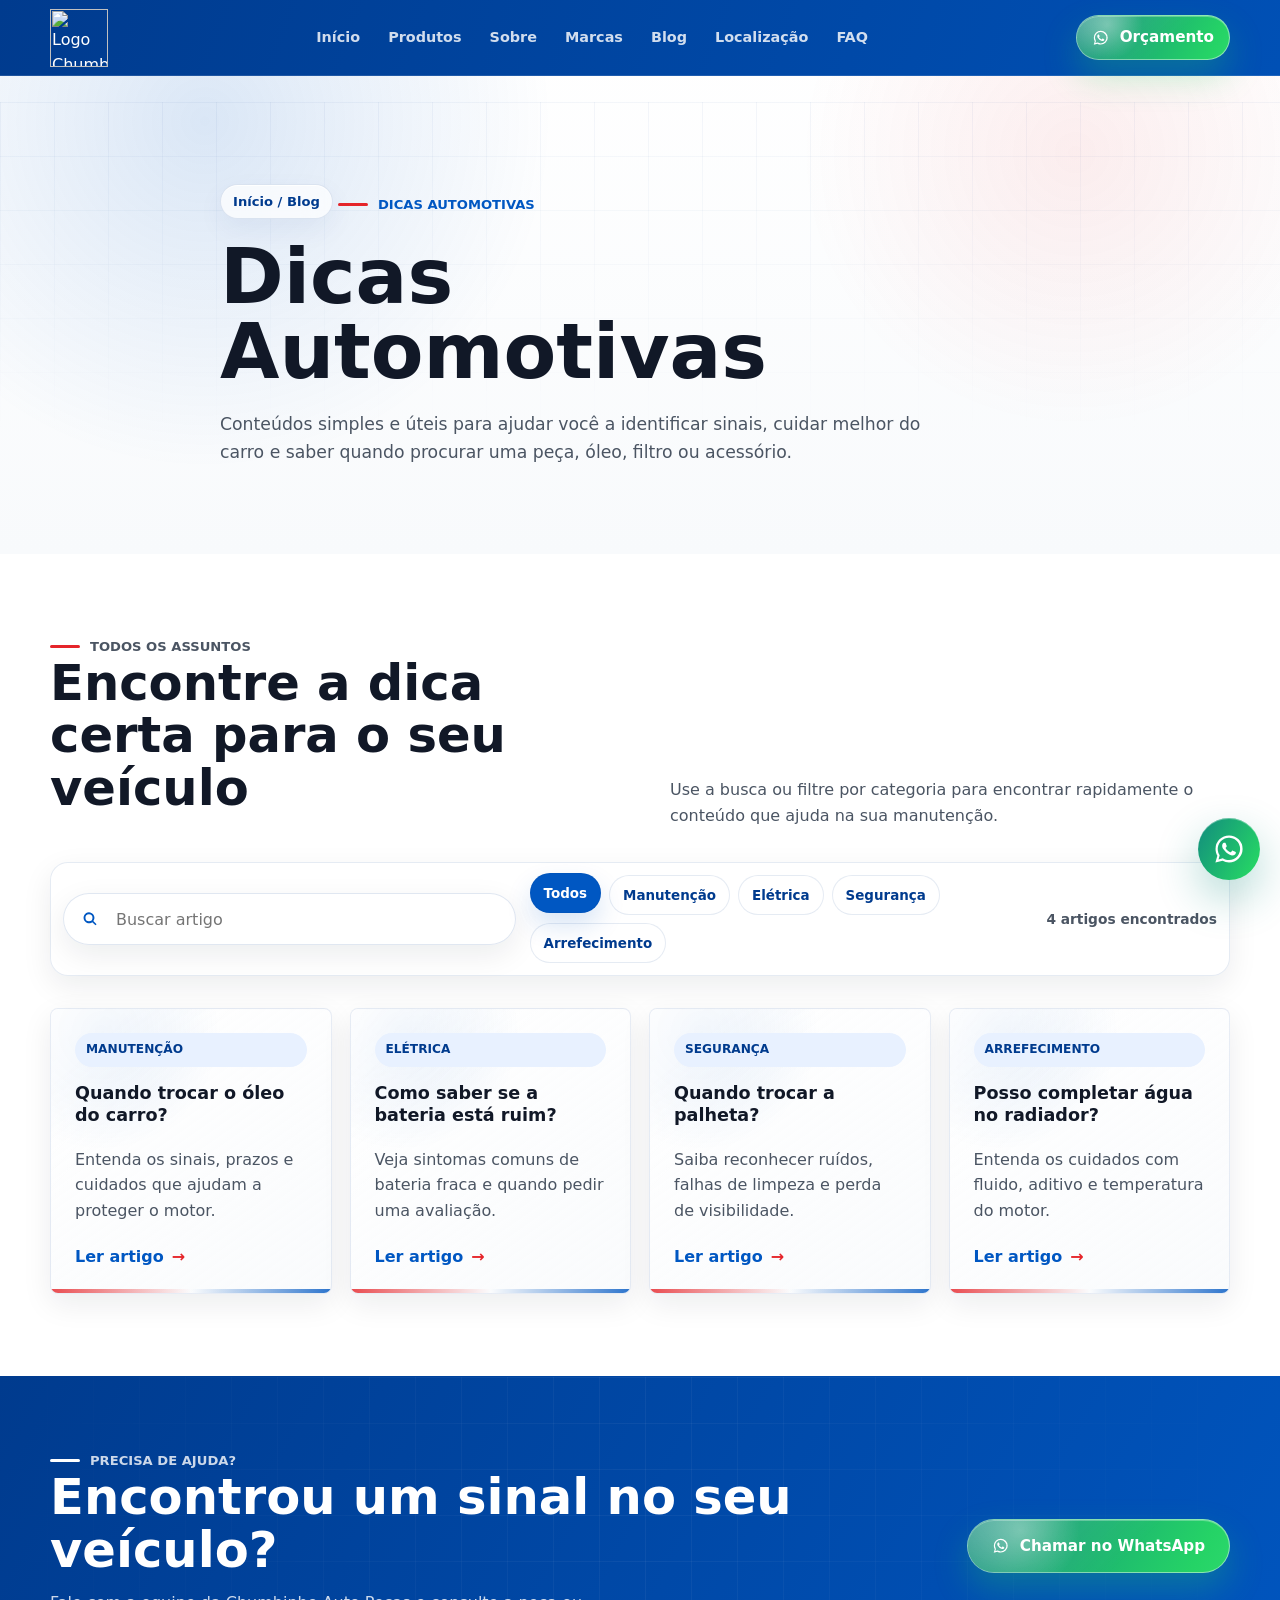
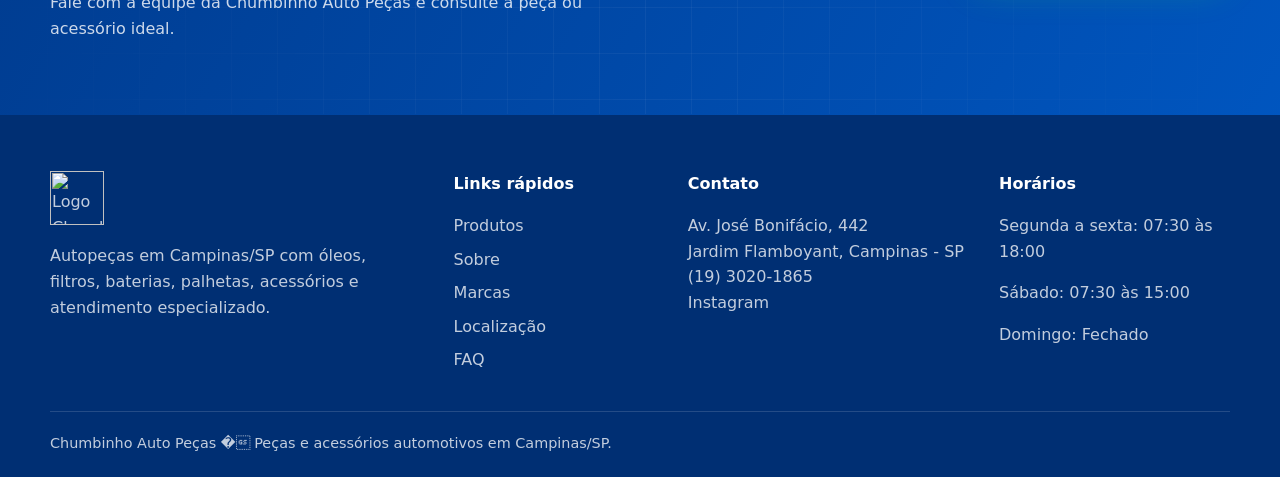
==== blog.html @ 1b5124a5 "Add files via upload" ====
�<!DOCTYPE html>
<html lang="pt-BR">
  <head>
    <meta charset="UTF-8" />
    <meta name="viewport" content="width=device-width, initial-scale=1.0" />
    <title>Dicas Automotivas | Blog Chumbinho Auto Peças Campinas/SP</title>
    <meta
      name="description"
      content="Dicas automotivas da Chumbinho Auto Peças para manutenção, bateria, palhetas, arrefecimento e cuidados com o veículo em Campinas/SP."
    />
    <meta
      name="keywords"
      content="dicas automotivas, manutenção carro, trocar óleo, bateria ruim, trocar palheta, água no radiador, Chumbinho Auto Peças"
    />
    <meta name="robots" content="index, follow" />
    <link rel="canonical" href="https://chumbinhoautopecas.com.br/blog.html" />
    <meta name="theme-color" content="#003B8E" />

    <meta property="og:locale" content="pt_BR" />
    <meta property="og:type" content="website" />
    <meta property="og:title" content="Dicas Automotivas | Chumbinho Auto Peças" />
    <meta
      property="og:description"
      content="Conteúdos simples para cuidar melhor do carro e identificar quando procurar peças, óleos, filtros e acessórios."
    />
    <meta property="og:url" content="https://chumbinhoautopecas.com.br/blog.html" />
    <meta property="og:site_name" content="Chumbinho Auto Peças" />

    <link rel="stylesheet" href="style.css" />
    <script src="script.js" defer></script>
  </head>
  <body>
    <a class="skip-link" href="#conteudo">Ir para o conteúdo</a>

    <header class="site-header" id="site-header">
      <nav class="nav container" aria-label="Navegação principal">
        <a class="brand" href="index.html" aria-label="Chumbinho Auto Peças - Início">
          <img
            src="assets/img/logo-chumbinho.png"
            alt="Logo Chumbinho Auto Peças"
            class="brand-logo"
          />
        </a>

        <button
          class="nav-toggle"
          type="button"
          aria-label="Abrir menu"
          aria-controls="primary-menu"
          aria-expanded="false"
        >
          <span></span>
          <span></span>
          <span></span>
        </button>

        <ul class="nav-menu" id="primary-menu">
          <li><a href="index.html#inicio">Início</a></li>
          <li><a href="index.html#produtos">Produtos</a></li>
          <li><a href="index.html#sobre">Sobre</a></li>
          <li><a href="index.html#marcas">Marcas</a></li>
          <li><a href="index.html#blog">Blog</a></li>
          <li><a href="index.html#localizacao">Localização</a></li>
          <li><a href="index.html#faq">FAQ</a></li>
        </ul>

        <a
          class="btn btn--whatsapp nav-whatsapp"
          href="https://wa.me/551930201865?text=Ol%C3%A1!%20Vim%20pelo%20site%20da%20Chumbinho%20Auto%20Pe%C3%A7as%20e%20gostaria%20de%20fazer%20um%20or%C3%A7amento."
          target="_blank"
          rel="noopener"
        >
          <svg class="icon" viewBox="0 0 32 32" aria-hidden="true">
            <path d="M16.04 3.2A12.73 12.73 0 0 0 3.33 15.9c0 2.24.59 4.42 1.72 6.34L3.2 28.8l6.72-1.77a12.72 12.72 0 0 0 6.11 1.56h.01A12.72 12.72 0 0 0 28.8 15.9 12.73 12.73 0 0 0 16.04 3.2Zm0 23.25h-.01c-1.94 0-3.84-.52-5.49-1.5l-.39-.23-3.99 1.05 1.06-3.89-.25-.4a10.54 10.54 0 1 1 9.07 4.97Zm5.78-7.89c-.32-.16-1.87-.92-2.16-1.03-.29-.1-.5-.16-.72.16-.21.32-.82 1.03-1.01 1.24-.19.21-.37.24-.69.08-.32-.16-1.34-.49-2.55-1.57-.94-.84-1.58-1.87-1.77-2.19-.18-.32-.02-.49.14-.65.14-.14.32-.37.48-.56.16-.19.21-.32.32-.53.1-.21.05-.4-.03-.56-.08-.16-.72-1.73-.98-2.37-.26-.62-.52-.54-.72-.55h-.61c-.21 0-.56.08-.85.4-.29.32-1.11 1.09-1.11 2.64 0 1.56 1.14 3.07 1.3 3.28.16.21 2.24 3.42 5.43 4.8.76.33 1.35.52 1.81.67.76.24 1.45.21 2 .13.61-.09 1.87-.77 2.14-1.51.26-.74.26-1.38.18-1.51-.08-.13-.29-.21-.61-.37Z" />
          </svg>
          Orçamento
        </a>
      </nav>
    </header>

    <main class="blog-page-main" id="conteudo">
      <section class="blog-page-hero" aria-labelledby="blog-page-title">
        <div class="container blog-page-hero__inner" data-reveal>
          <a class="brands-breadcrumb" href="index.html#blog">Início / Blog</a>
          <p class="eyebrow"><span></span>Dicas automotivas</p>
          <h1 id="blog-page-title">Dicas Automotivas</h1>
          <p>
            Conteúdos simples e úteis para ajudar você a identificar sinais, cuidar melhor do carro e saber quando
            procurar uma peça, óleo, filtro ou acessório.
          </p>
        </div>
      </section>

      <section class="blog-directory section" aria-labelledby="blog-directory-title">
        <div class="container">
          <div class="section-heading section-heading--split" data-reveal>
            <div>
              <p class="eyebrow"><span></span>Todos os assuntos</p>
              <h2 id="blog-directory-title">Encontre a dica certa para o seu veículo</h2>
            </div>
            <p>
              Use a busca ou filtre por categoria para encontrar rapidamente o conteúdo que ajuda na sua manutenção.
            </p>
          </div>

          <div class="blog-toolbar" data-reveal>
            <label class="blog-search">
              <span class="sr-only">Buscar artigo</span>
              <svg class="icon" viewBox="0 0 24 24" aria-hidden="true">
                <path d="m20.3 18.9-4.2-4.2a7.1 7.1 0 1 0-1.4 1.4l4.2 4.2 1.4-1.4ZM5.8 10.4a4.6 4.6 0 1 1 9.2 0 4.6 4.6 0 0 1-9.2 0Z" />
              </svg>
              <input id="blog-search" type="search" placeholder="Buscar artigo" autocomplete="off" />
            </label>

            <div class="blog-filter" aria-label="Filtrar artigos por categoria">
              <button class="is-active" type="button" data-blog-filter="all">Todos</button>
              <button type="button" data-blog-filter="manutencao">Manutenção</button>
              <button type="button" data-blog-filter="eletrica">Elétrica</button>
              <button type="button" data-blog-filter="seguranca">Segurança</button>
              <button type="button" data-blog-filter="arrefecimento">Arrefecimento</button>
            </div>

            <p class="blog-count" id="blog-count">4 artigos encontrados</p>
          </div>

          <div class="blog-grid blog-grid--directory" data-reveal>
            <article class="article-card" data-blog-card data-blog-category="manutencao">
              <span>Manutenção</span>
              <h3>Quando trocar o óleo do carro?</h3>
              <p>Entenda os sinais, prazos e cuidados que ajudam a proteger o motor.</p>
              <a href="blog/quando-trocar-o-oleo-do-carro.html" class="article-card__link">Ler artigo</a>
            </article>

            <article class="article-card" data-blog-card data-blog-category="eletrica">
              <span>Elétrica</span>
              <h3>Como saber se a bateria está ruim?</h3>
              <p>Veja sintomas comuns de bateria fraca e quando pedir uma avaliação.</p>
              <a href="blog/como-saber-se-a-bateria-esta-ruim.html" class="article-card__link">Ler artigo</a>
            </article>

            <article class="article-card" data-blog-card data-blog-category="seguranca">
              <span>Segurança</span>
              <h3>Quando trocar a palheta?</h3>
              <p>Saiba reconhecer ruídos, falhas de limpeza e perda de visibilidade.</p>
              <a href="blog/quando-trocar-a-palheta.html" class="article-card__link">Ler artigo</a>
            </article>

            <article class="article-card" data-blog-card data-blog-category="arrefecimento">
              <span>Arrefecimento</span>
              <h3>Posso completar água no radiador?</h3>
              <p>Entenda os cuidados com fluido, aditivo e temperatura do motor.</p>
              <a href="blog/posso-completar-agua-no-radiador.html" class="article-card__link">Ler artigo</a>
            </article>
          </div>

          <p class="blog-empty" id="blog-empty">Nenhum artigo encontrado para essa busca.</p>
        </div>
      </section>

      <section class="final-cta" aria-labelledby="blog-cta-title">
        <div class="container final-cta__inner" data-reveal>
          <div>
            <p class="eyebrow eyebrow--light"><span></span>Precisa de ajuda?</p>
            <h2 id="blog-cta-title">Encontrou um sinal no seu veículo?</h2>
            <p>Fale com a equipe da Chumbinho Auto Peças e consulte a peça ou acessório ideal.</p>
          </div>
          <a
            class="btn btn--whatsapp btn--large"
            href="https://wa.me/551930201865?text=Ol%C3%A1!%20Vim%20pelo%20site%20da%20Chumbinho%20Auto%20Pe%C3%A7as%20e%20gostaria%20de%20tirar%20uma%20d%C3%BAvida%20sobre%20pe%C3%A7as%20automotivas."
            target="_blank"
            rel="noopener"
          >
            <svg class="icon" viewBox="0 0 32 32" aria-hidden="true">
              <path d="M16.04 3.2A12.73 12.73 0 0 0 3.33 15.9c0 2.24.59 4.42 1.72 6.34L3.2 28.8l6.72-1.77a12.72 12.72 0 0 0 6.11 1.56h.01A12.72 12.72 0 0 0 28.8 15.9 12.73 12.73 0 0 0 16.04 3.2Zm0 23.25h-.01c-1.94 0-3.84-.52-5.49-1.5l-.39-.23-3.99 1.05 1.06-3.89-.25-.4a10.54 10.54 0 1 1 9.07 4.97Zm5.78-7.89c-.32-.16-1.87-.92-2.16-1.03-.29-.1-.5-.16-.72.16-.21.32-.82 1.03-1.01 1.24-.19.21-.37.24-.69.08-.32-.16-1.34-.49-2.55-1.57-.94-.84-1.58-1.87-1.77-2.19-.18-.32-.02-.49.14-.65.14-.14.32-.37.48-.56.16-.19.21-.32.32-.53.1-.21.05-.4-.03-.56-.08-.16-.72-1.73-.98-2.37-.26-.62-.52-.54-.72-.55h-.61c-.21 0-.56.08-.85.4-.29.32-1.11 1.09-1.11 2.64 0 1.56 1.14 3.07 1.3 3.28.16.21 2.24 3.42 5.43 4.8.76.33 1.35.52 1.81.67.76.24 1.45.21 2 .13.61-.09 1.87-.77 2.14-1.51.26-.74.26-1.38.18-1.51-.08-.13-.29-.21-.61-.37Z" />
            </svg>
            Chamar no WhatsApp
          </a>
        </div>
      </section>
    </main>

    <footer class="site-footer">
      <div class="container footer__grid">
        <div class="footer__brand">
          <a class="brand brand--footer" href="index.html" aria-label="Chumbinho Auto Peças">
            <img
              src="assets/img/logo-chumbinho.png"
              alt="Logo Chumbinho Auto Peças"
              class="brand-logo footer-logo"
            />
          </a>
          <p>
            Autopeças em Campinas/SP com óleos, filtros, baterias, palhetas, acessórios e atendimento especializado.
          </p>
        </div>
        <div>
          <strong class="footer-title">Links rápidos</strong>
          <ul class="footer-links">
            <li><a href="index.html#produtos">Produtos</a></li>
            <li><a href="index.html#sobre">Sobre</a></li>
            <li><a href="index.html#marcas">Marcas</a></li>
            <li><a href="index.html#localizacao">Localização</a></li>
            <li><a href="index.html#faq">FAQ</a></li>
          </ul>
        </div>
        <div>
          <strong class="footer-title">Contato</strong>
          <address>
            Av. José Bonifácio, 442<br />
            Jardim Flamboyant, Campinas - SP<br />
            <a href="tel:+551930201865">(19) 3020-1865</a><br />
            <a href="https://www.instagram.com/chumbinho.autopecas/" target="_blank" rel="noopener">Instagram</a>
          </address>
        </div>
        <div>
          <strong class="footer-title">Horários</strong>
          <p>Segunda a sexta: 07:30 às 18:00</p>
          <p>Sábado: 07:30 às 15:00</p>
          <p>Domingo: Fechado</p>
        </div>
      </div>
      <div class="container footer__bottom">
        <p>Chumbinho Auto Peças � Peças e acessórios automotivos em Campinas/SP.</p>
      </div>
    </footer>

    <a
      class="floating-whatsapp"
      href="https://wa.me/551930201865?text=Ol%C3%A1!%20Vim%20pelo%20site%20da%20Chumbinho%20Auto%20Pe%C3%A7as%20e%20gostaria%20de%20fazer%20um%20or%C3%A7amento."
      target="_blank"
      rel="noopener"
      aria-label="Solicitar orçamento pelo WhatsApp"
      data-tooltip="Solicitar orçamento"
    >
      <svg viewBox="0 0 32 32" aria-hidden="true">
        <path d="M16.04 3.2A12.73 12.73 0 0 0 3.33 15.9c0 2.24.59 4.42 1.72 6.34L3.2 28.8l6.72-1.77a12.72 12.72 0 0 0 6.11 1.56h.01A12.72 12.72 0 0 0 28.8 15.9 12.73 12.73 0 0 0 16.04 3.2Zm0 23.25h-.01c-1.94 0-3.84-.52-5.49-1.5l-.39-.23-3.99 1.05 1.06-3.89-.25-.4a10.54 10.54 0 1 1 9.07 4.97Zm5.78-7.89c-.32-.16-1.87-.92-2.16-1.03-.29-.1-.5-.16-.72.16-.21.32-.82 1.03-1.01 1.24-.19.21-.37.24-.69.08-.32-.16-1.34-.49-2.55-1.57-.94-.84-1.58-1.87-1.77-2.19-.18-.32-.02-.49.14-.65.14-.14.32-.37.48-.56.16-.19.21-.32.32-.53.1-.21.05-.4-.03-.56-.08-.16-.72-1.73-.98-2.37-.26-.62-.52-.54-.72-.55h-.61c-.21 0-.56.08-.85.4-.29.32-1.11 1.09-1.11 2.64 0 1.56 1.14 3.07 1.3 3.28.16.21 2.24 3.42 5.43 4.8.76.33 1.35.52 1.81.67.76.24 1.45.21 2 .13.61-.09 1.87-.77 2.14-1.51.26-.74.26-1.38.18-1.51-.08-.13-.29-.21-.61-.37Z" />
      </svg>
    </a>
  </body>
</html>
---- style.css ----
:root {
  --blue-900: #003b8e;
  --blue-700: #0057c2;
  --blue-100: #e8f1ff;
  --red-600: #e5252a;
  --white: #ffffff;
  --gray-50: #f8fafc;
  --gray-100: #f4f6f8;
  --gray-200: #e5e7eb;
  --gray-500: #667085;
  --text: #111827;
  --muted: #4b5563;
  --whatsapp: #25d366;
  --whatsapp-dark: #128c7e;
  --shadow-sm: 0 10px 30px rgba(17, 24, 39, 0.08);
  --shadow-md: 0 20px 60px rgba(0, 59, 142, 0.16);
  --shadow-premium: 0 24px 70px rgba(0, 39, 92, 0.18);
  --glass-border: rgba(255, 255, 255, 0.46);
  --glass-highlight: rgba(255, 255, 255, 0.22);
  --radius-sm: 8px;
  --radius-md: 8px;
  --radius-lg: 24px;
  --container: 1180px;
  --header-height: 76px;
  --transition: 200ms ease;
}

*,
*::before,
*::after {
  box-sizing: border-box;
}

html {
  scroll-behavior: smooth;
}

body {
  margin: 0;
  font-family: Inter, ui-sans-serif, system-ui, -apple-system, BlinkMacSystemFont, "Segoe UI", sans-serif;
  color: var(--text);
  background: var(--white);
  line-height: 1.6;
  text-rendering: optimizeLegibility;
}

body.menu-open {
  overflow: hidden;
}

img,
svg,
iframe {
  display: block;
  max-width: 100%;
}

a {
  color: inherit;
  text-decoration: none;
}

button,
input {
  font: inherit;
}

button {
  cursor: pointer;
}

section {
  scroll-margin-top: calc(var(--header-height) + 24px);
}

.container {
  width: min(100% - 32px, var(--container));
  margin-inline: auto;
}

.section {
  padding: 82px 0;
}

.skip-link {
  position: fixed;
  top: 12px;
  left: 12px;
  z-index: 1000;
  transform: translateY(-150%);
  border-radius: var(--radius-sm);
  background: var(--red-600);
  color: var(--white);
  padding: 10px 14px;
  transition: transform var(--transition);
}

.skip-link:focus {
  transform: translateY(0);
}

.sr-only {
  position: absolute;
  width: 1px;
  height: 1px;
  padding: 0;
  margin: -1px;
  overflow: hidden;
  clip: rect(0, 0, 0, 0);
  white-space: nowrap;
  border: 0;
}

.icon {
  width: 1.15em;
  height: 1.15em;
  flex: 0 0 auto;
  fill: currentColor;
}

.btn {
  position: relative;
  display: inline-flex;
  align-items: center;
  justify-content: center;
  gap: 10px;
  isolation: isolate;
  overflow: hidden;
  min-height: 46px;
  border: 1px solid var(--glass-border);
  border-radius: 999px;
  padding: 12px 20px;
  font-size: 0.95rem;
  font-weight: 800;
  color: var(--white);
  transition: transform var(--transition), background var(--transition), color var(--transition), box-shadow var(--transition),
    border-color var(--transition);
  white-space: nowrap;
  backdrop-filter: blur(18px) saturate(145%);
  -webkit-backdrop-filter: blur(18px) saturate(145%);
}

.btn::before,
.btn::after {
  content: "";
  position: absolute;
  inset: 0;
  z-index: -1;
  border-radius: inherit;
  pointer-events: none;
}

.btn::before {
  background:
    linear-gradient(135deg, rgba(255, 255, 255, 0.32), rgba(255, 255, 255, 0.08) 34%, rgba(255, 255, 255, 0) 64%),
    radial-gradient(circle at 20% 20%, rgba(255, 255, 255, 0.42), transparent 28%);
  opacity: 0.82;
}

.btn::after {
  inset: -2px -42%;
  background: linear-gradient(110deg, transparent 32%, rgba(255, 255, 255, 0.5) 50%, transparent 68%);
  opacity: 0;
  transform: translateX(-55%) skewX(-16deg);
  transition: opacity var(--transition), transform 520ms ease;
}

.btn:hover,
.btn:focus-visible {
  transform: translateY(-3px);
}

.btn:hover::after,
.btn:focus-visible::after {
  opacity: 1;
  transform: translateX(55%) skewX(-16deg);
}

.btn:focus-visible {
  outline: 3px solid rgba(229, 37, 42, 0.35);
  outline-offset: 3px;
}

.btn--primary {
  background: linear-gradient(120deg, var(--blue-900), var(--blue-700), var(--red-600), var(--blue-700));
  background-size: 260% 260%;
  box-shadow: 0 16px 34px rgba(0, 87, 194, 0.24), inset 0 1px 0 rgba(255, 255, 255, 0.24);
  animation: movingGradient 5.8s ease infinite;
}

.btn--primary:hover {
  box-shadow: 0 22px 44px rgba(0, 59, 142, 0.3), inset 0 1px 0 rgba(255, 255, 255, 0.28);
}

.btn--outline {
  color: var(--blue-900);
  background: rgba(255, 255, 255, 0.62);
  border-color: rgba(0, 87, 194, 0.2);
  box-shadow: inset 0 1px 0 rgba(255, 255, 255, 0.9), 0 14px 32px rgba(0, 59, 142, 0.08);
}

.btn--outline:hover {
  border-color: var(--blue-700);
  color: var(--blue-900);
  box-shadow: 0 18px 42px rgba(0, 59, 142, 0.14), inset 0 1px 0 rgba(255, 255, 255, 0.9);
}

.btn--whatsapp {
  background: linear-gradient(120deg, var(--whatsapp-dark), var(--whatsapp), #4df08a, var(--whatsapp-dark));
  background-size: 260% 260%;
  color: var(--white);
  box-shadow: 0 16px 34px rgba(37, 211, 102, 0.28), inset 0 1px 0 rgba(255, 255, 255, 0.28);
  animation: movingGradient 5.2s ease infinite;
}

.btn--whatsapp:hover {
  box-shadow: 0 22px 46px rgba(18, 140, 126, 0.3), inset 0 1px 0 rgba(255, 255, 255, 0.32);
}

.btn--small {
  min-height: 38px;
  padding: 9px 14px;
  font-size: 0.82rem;
  color: var(--blue-900);
  background: rgba(232, 241, 255, 0.72);
  border-color: rgba(0, 87, 194, 0.13);
  box-shadow: inset 0 1px 0 rgba(255, 255, 255, 0.86), 0 8px 24px rgba(0, 59, 142, 0.08);
}

.btn--small:hover {
  background: linear-gradient(120deg, var(--blue-900), var(--blue-700), var(--red-600), var(--blue-700));
  background-size: 260% 260%;
  color: var(--white);
  animation: movingGradient 5.8s ease infinite;
}

.btn--large {
  min-height: 54px;
  padding-inline: 24px;
}

.site-header {
  position: fixed;
  inset: 0 0 auto;
  z-index: 100;
  height: var(--header-height);
  border-bottom: 1px solid rgba(255, 255, 255, 0.12);
  background:
    linear-gradient(110deg, rgba(0, 59, 142, 0.96), rgba(0, 87, 194, 0.9), rgba(0, 59, 142, 0.96)),
    var(--blue-900);
  background-size: 240% 240%;
  color: var(--white);
  transition: box-shadow var(--transition), background var(--transition), transform var(--transition);
  animation: headerGradient 12s ease infinite;
  backdrop-filter: blur(16px);
  -webkit-backdrop-filter: blur(16px);
}

.site-header.is-scrolled {
  box-shadow: 0 14px 40px rgba(0, 21, 64, 0.26);
  background:
    linear-gradient(110deg, rgba(0, 59, 142, 0.97), rgba(0, 87, 194, 0.92), rgba(0, 59, 142, 0.97)),
    var(--blue-900);
}

.nav {
  display: flex;
  align-items: center;
  justify-content: space-between;
  height: 100%;
  gap: 18px;
}

.brand {
  display: inline-flex;
  align-items: center;
  gap: 12px;
  min-width: max-content;
  text-decoration: none;
}

.brand-logo {
  display: block;
  width: auto;
  height: 58px;
  max-width: 220px;
  object-fit: contain;
}

.footer-logo {
  height: 54px;
}

@media (max-width: 768px) {
  .brand-logo {
    height: 46px;
    max-width: 180px;
  }

  .footer-logo {
    height: 46px;
  }
}

.nav-menu {
  display: flex;
  align-items: center;
  gap: 6px;
  margin: 0;
  padding: 0;
  list-style: none;
}

.nav-menu a {
  display: inline-flex;
  align-items: center;
  min-height: 38px;
  border-radius: 999px;
  padding: 8px 11px;
  color: rgba(255, 255, 255, 0.82);
  font-size: 0.9rem;
  font-weight: 750;
  transition: color var(--transition), background var(--transition);
}

.nav-menu a:hover,
.nav-menu a:focus-visible {
  color: var(--white);
  background: rgba(255, 255, 255, 0.14);
  box-shadow: inset 0 1px 0 rgba(255, 255, 255, 0.16);
  outline: none;
}

.nav-whatsapp {
  min-height: 42px;
  padding: 9px 15px;
}

.nav-toggle {
  display: none;
  width: 44px;
  height: 44px;
  border: 1px solid rgba(255, 255, 255, 0.22);
  border-radius: 999px;
  background: rgba(255, 255, 255, 0.08);
  color: var(--white);
}

.nav-toggle span {
  display: block;
  width: 18px;
  height: 2px;
  margin: 4px auto;
  border-radius: 999px;
  background: currentColor;
  transition: transform var(--transition), opacity var(--transition);
}

.nav-toggle.is-active span:nth-child(1) {
  transform: translateY(6px) rotate(45deg);
}

.nav-toggle.is-active span:nth-child(2) {
  opacity: 0;
}

.nav-toggle.is-active span:nth-child(3) {
  transform: translateY(-6px) rotate(-45deg);
}

.hero {
  position: relative;
  overflow: hidden;
  min-height: 100svh;
  padding-top: calc(var(--header-height) + 80px);
  padding-bottom: 72px;
  background:
    linear-gradient(135deg, rgba(255, 255, 255, 0.88), rgba(244, 246, 248, 0.52)),
    radial-gradient(circle at 15% 24%, rgba(0, 87, 194, 0.08), transparent 30%),
    radial-gradient(circle at 82% 18%, rgba(229, 37, 42, 0.07), transparent 24%),
    var(--white);
}

.hero::after {
  content: "";
  position: absolute;
  right: -12%;
  bottom: -32%;
  width: 52vw;
  height: 52vw;
  min-width: 420px;
  min-height: 420px;
  border: 46px solid rgba(0, 87, 194, 0.06);
  border-radius: 50%;
  pointer-events: none;
}

.hero__grid-lines {
  position: absolute;
  inset: var(--header-height) 0 0;
  background-image:
    linear-gradient(rgba(0, 59, 142, 0.07) 1px, transparent 1px),
    linear-gradient(90deg, rgba(0, 59, 142, 0.07) 1px, transparent 1px);
  background-size: 52px 52px;
  mask-image: linear-gradient(to bottom, rgba(0, 0, 0, 0.45), transparent 65%);
  pointer-events: none;
}

.hero__inner {
  position: relative;
  z-index: 1;
  display: grid;
  grid-template-columns: minmax(0, 1.02fr) minmax(320px, 0.98fr);
  align-items: center;
  gap: 58px;
}

.eyebrow {
  display: inline-flex;
  align-items: center;
  gap: 10px;
  margin: 0 0 14px;
  color: var(--blue-700);
  font-size: 0.82rem;
  font-weight: 900;
  text-transform: uppercase;
}

.eyebrow span {
  width: 30px;
  height: 3px;
  border-radius: 999px;
  background: var(--red-600);
}

.eyebrow--light {
  color: rgba(255, 255, 255, 0.82);
}

.eyebrow--light span {
  background: var(--white);
}

h1,
h2,
h3,
p {
  margin-top: 0;
}

h1 {
  max-width: 760px;
  margin-bottom: 22px;
  color: var(--text);
  font-size: 4.8rem;
  line-height: 0.98;
  letter-spacing: 0;
}

h2 {
  max-width: 760px;
  margin-bottom: 14px;
  color: var(--text);
  font-size: 3.1rem;
  line-height: 1.06;
  letter-spacing: 0;
}

h3 {
  margin-bottom: 8px;
  color: var(--text);
  font-size: 1.1rem;
  line-height: 1.25;
}

.hero__subtitle {
  max-width: 650px;
  margin-bottom: 28px;
  color: var(--muted);
  font-size: 1.08rem;
}

.hero__actions,
.location__actions {
  display: flex;
  flex-wrap: wrap;
  gap: 12px;
}

.hero__badges {
  display: flex;
  flex-wrap: wrap;
  gap: 10px;
  margin-top: 26px;
}

.hero__badges span {
  position: relative;
  display: inline-flex;
  align-items: center;
  gap: 8px;
  min-height: 34px;
  border: 1px solid rgba(0, 59, 142, 0.12);
  border-radius: 999px;
  background: rgba(255, 255, 255, 0.68);
  padding: 7px 12px;
  color: var(--text);
  font-size: 0.83rem;
  font-weight: 800;
  box-shadow: 0 10px 28px rgba(17, 24, 39, 0.05), inset 0 1px 0 rgba(255, 255, 255, 0.72);
  backdrop-filter: blur(14px);
  -webkit-backdrop-filter: blur(14px);
}

.hero__badges span::before {
  content: "";
  width: 7px;
  height: 7px;
  border-radius: 50%;
  background: var(--red-600);
}

.hero__visual {
  position: relative;
  min-height: 510px;
}

.technical-frame {
  position: absolute;
  inset: 28px 22px auto auto;
  width: 76%;
  height: 78%;
  border: 1px solid rgba(0, 59, 142, 0.18);
  border-radius: var(--radius-lg);
  background-image:
    linear-gradient(90deg, rgba(0, 87, 194, 0.1) 1px, transparent 1px),
    linear-gradient(rgba(0, 87, 194, 0.1) 1px, transparent 1px);
  background-size: 26px 26px;
}

.store-shot,
.about__media figure {
  position: relative;
  z-index: 1;
  overflow: hidden;
  margin: 0;
  border-radius: 28px;
  background:
    linear-gradient(135deg, rgba(0, 59, 142, 0.92), rgba(0, 87, 194, 0.74)),
    var(--gray-100);
  box-shadow: var(--shadow-md);
}

.store-shot {
  aspect-ratio: 1.1 / 1;
  width: min(100%, 530px);
  margin-left: auto;
}

.store-shot::before,
.about__media figure::before {
  content: "";
  position: absolute;
  inset: 0;
  z-index: 2;
  background:
    linear-gradient(135deg, rgba(229, 37, 42, 0.18), transparent 34%),
    linear-gradient(to top, rgba(0, 21, 64, 0.22), transparent 44%);
  pointer-events: none;
}

.image-shell img {
  width: 100%;
  height: 100%;
  object-fit: cover;
}

.image-shell.is-missing img {
  opacity: 0;
}

.image-shell.is-missing::after {
  content: attr(data-fallback);
  position: absolute;
  inset: 0;
  z-index: 3;
  display: grid;
  place-items: center;
  padding: 28px;
  color: rgba(255, 255, 255, 0.88);
  font-weight: 900;
  text-align: center;
  text-transform: uppercase;
}

.float-card {
  position: absolute;
  z-index: 3;
  display: grid;
  gap: 2px;
  border: 1px solid rgba(255, 255, 255, 0.64);
  border-radius: 18px;
  background: rgba(255, 255, 255, 0.76);
  padding: 14px 16px;
  box-shadow: 0 18px 45px rgba(0, 21, 64, 0.18);
  backdrop-filter: blur(18px) saturate(150%);
  -webkit-backdrop-filter: blur(18px) saturate(150%);
}

.float-card strong {
  color: var(--blue-900);
  font-size: 1.45rem;
  line-height: 1;
}

.float-card span {
  color: var(--muted);
  font-size: 0.82rem;
  font-weight: 800;
}

.float-card--rating {
  top: 42px;
  left: 8px;
}

.float-card--rating::after {
  content: "★★★★★";
  color: #ffb020;
  font-size: 0.85rem;
  letter-spacing: 0;
}

.float-card--delivery {
  right: 0;
  bottom: 48px;
  grid-template-columns: auto 1fr;
  align-items: center;
  color: var(--blue-900);
}

.float-card--delivery span {
  color: var(--blue-900);
}

.section-heading {
  margin-bottom: 34px;
}

.section-heading p {
  max-width: 560px;
  margin-bottom: 0;
  color: var(--muted);
}

.section-heading--split {
  display: flex;
  align-items: end;
  justify-content: space-between;
  gap: 34px;
}

.features {
  background: var(--gray-50);
}

.features__grid,
.testimonial-grid,
.blog-grid {
  display: grid;
  grid-template-columns: repeat(3, minmax(0, 1fr));
  gap: 18px;
}

.feature-card,
.testimonial-card,
.article-card,
.product-card,
.location__panel,
.map-card {
  position: relative;
  overflow: hidden;
  border: 1px solid rgba(0, 59, 142, 0.09);
  border-radius: var(--radius-md);
  background:
    linear-gradient(145deg, rgba(255, 255, 255, 0.96), rgba(248, 250, 252, 0.78)),
    var(--white);
  box-shadow: var(--shadow-sm);
  backdrop-filter: blur(12px);
  -webkit-backdrop-filter: blur(12px);
}

.feature-card {
  padding: 24px;
  transition: transform var(--transition), box-shadow var(--transition), border-color var(--transition);
}

.feature-card::before,
.testimonial-card::before,
.article-card::before,
.product-card::before,
.location__panel::before {
  content: "";
  position: absolute;
  inset: 0;
  z-index: 0;
  border-radius: inherit;
  background:
    linear-gradient(135deg, rgba(255, 255, 255, 0.8), transparent 34%),
    radial-gradient(circle at 18% 8%, rgba(0, 87, 194, 0.1), transparent 34%);
  pointer-events: none;
}

.feature-card > *,
.testimonial-card > *,
.article-card > *,
.product-card > *,
.location__panel > * {
  position: relative;
  z-index: 1;
}

.feature-card:hover {
  transform: translateY(-5px);
  border-color: rgba(0, 87, 194, 0.18);
  box-shadow: var(--shadow-premium);
}

.feature-card::after,
.product-card::after {
  content: "";
  position: absolute;
  top: 0;
  right: 0;
  z-index: 2;
  width: 50px;
  height: 4px;
  border-radius: 0 0 0 999px;
  background: var(--red-600);
}

.feature-card p,
.product-card p,
.testimonial-card p,
.article-card p {
  position: relative;
  margin-bottom: 0;
  color: var(--muted);
}

.feature-card h3,
.product-card h3,
.testimonial-card strong,
.article-card h3,
.article-card > span,
.article-card__link,
.icon-box,
.stars,
.info-row,
.location__actions {
  position: relative;
}

.icon-box {
  display: grid;
  place-items: center;
  width: 46px;
  height: 46px;
  margin-bottom: 18px;
  border-radius: 14px;
  background:
    linear-gradient(145deg, rgba(232, 241, 255, 0.88), rgba(255, 255, 255, 0.62)),
    var(--blue-100);
  color: var(--blue-700);
  box-shadow: inset 0 1px 0 rgba(255, 255, 255, 0.9), 0 10px 28px rgba(0, 87, 194, 0.1);
}

.products {
  position: relative;
  overflow: hidden;
}

.products::before {
  content: "";
  position: absolute;
  inset: 12% auto auto -120px;
  width: 240px;
  height: 240px;
  border: 38px solid rgba(229, 37, 42, 0.06);
  border-radius: 50%;
}

.product-grid {
  display: grid;
  grid-template-columns: repeat(4, minmax(0, 1fr));
  gap: 18px;
}

.products__banner {
  position: relative;
  overflow: hidden;
  height: 260px;
  margin: 0 0 22px;
  border-radius: var(--radius-md);
  background:
    linear-gradient(135deg, rgba(0, 59, 142, 0.92), rgba(0, 87, 194, 0.76)),
    var(--gray-100);
  box-shadow: var(--shadow-sm);
}

.products__banner::before {
  content: "";
  position: absolute;
  inset: 0;
  z-index: 2;
  background:
    linear-gradient(90deg, rgba(0, 59, 142, 0.42), transparent 48%),
    linear-gradient(135deg, rgba(229, 37, 42, 0.2), transparent 28%);
  pointer-events: none;
}

.product-card {
  position: relative;
  display: flex;
  min-height: 245px;
  flex-direction: column;
  align-items: start;
  overflow: hidden;
  padding: 24px;
  transition: transform var(--transition), box-shadow var(--transition), border-color var(--transition), background var(--transition);
}

.product-card:hover {
  transform: translateY(-6px);
  border-color: rgba(0, 87, 194, 0.22);
  box-shadow: var(--shadow-premium);
}

.product-card .btn {
  margin-top: auto;
}

.product-card--large {
  grid-column: span 2;
  min-height: 300px;
}

.product-card--large h3 {
  font-size: 1.35rem;
}

.product-card--accent {
  background:
    linear-gradient(145deg, rgba(0, 59, 142, 0.95), rgba(0, 87, 194, 0.9)),
    var(--blue-900);
  color: var(--white);
}

.product-card--accent h3,
.product-card--accent p {
  color: var(--white);
}

.product-card--accent p {
  opacity: 0.86;
}

.product-card--accent .icon-box {
  background: rgba(255, 255, 255, 0.14);
  color: var(--white);
}

.product-card--accent .btn--small {
  color: var(--blue-900);
  background: var(--white);
}

.catalog {
  padding: 54px 0;
  background:
    linear-gradient(120deg, rgba(0, 59, 142, 0.96), rgba(0, 87, 194, 0.91), rgba(0, 59, 142, 0.96)),
    var(--blue-900);
  background-size: 240% 240%;
  color: var(--white);
  animation: headerGradient 14s ease infinite;
}

.catalog__inner {
  display: grid;
  grid-template-columns: minmax(0, 0.9fr) minmax(320px, 1fr);
  align-items: center;
  gap: 36px;
}

.catalog h2,
.catalog p,
.final-cta h2,
.final-cta p {
  color: var(--white);
}

.catalog__copy p:last-child {
  margin-bottom: 0;
  color: rgba(255, 255, 255, 0.78);
}

.catalog-form {
  display: grid;
  grid-template-columns: minmax(0, 1fr) auto;
  gap: 10px;
  border: 1px solid rgba(255, 255, 255, 0.18);
  border-radius: 999px;
  background: rgba(255, 255, 255, 0.14);
  padding: 8px;
  box-shadow: inset 0 1px 0 rgba(255, 255, 255, 0.18), 0 22px 54px rgba(0, 21, 64, 0.18);
  backdrop-filter: blur(18px) saturate(145%);
  -webkit-backdrop-filter: blur(18px) saturate(145%);
}

.catalog-form input {
  width: 100%;
  min-height: 50px;
  border: 0;
  border-radius: 999px;
  background: var(--white);
  color: var(--text);
  padding: 0 18px;
  outline: none;
}

.catalog-form input:focus {
  box-shadow: 0 0 0 3px rgba(255, 255, 255, 0.32);
}

.about {
  background: var(--white);
}

.about__inner {
  display: grid;
  grid-template-columns: minmax(300px, 0.9fr) minmax(0, 1fr);
  align-items: center;
  gap: 56px;
}

.about__media {
  position: relative;
}

.about__media figure {
  aspect-ratio: 0.9 / 1;
}

.about__stamp {
  position: absolute;
  right: -12px;
  bottom: 34px;
  z-index: 4;
  border: 1px solid rgba(255, 255, 255, 0.62);
  border-radius: 18px;
  background: var(--white);
  padding: 16px 18px;
  box-shadow: var(--shadow-md);
}

.about__stamp strong,
.about__stamp span {
  display: block;
}

.about__stamp strong {
  color: var(--blue-900);
}

.about__stamp span {
  color: var(--muted);
  font-size: 0.85rem;
  font-weight: 800;
}

.about__content p {
  color: var(--muted);
}

.check-list {
  display: grid;
  gap: 10px;
  margin: 22px 0 28px;
  padding: 0;
  list-style: none;
}

.check-list li {
  position: relative;
  padding-left: 30px;
  color: var(--text);
  font-weight: 750;
}

.check-list li::before {
  content: "";
  position: absolute;
  top: 0.45em;
  left: 0;
  width: 16px;
  height: 16px;
  border-radius: 50%;
  background: var(--blue-700);
  box-shadow: inset 0 0 0 4px var(--blue-100);
}

.brands-section {
  position: relative;
  isolation: isolate;
  overflow: hidden;
  background:
    radial-gradient(circle at 12% 18%, rgba(0, 87, 194, 0.11), transparent 30%),
    radial-gradient(circle at 88% 32%, rgba(229, 37, 42, 0.075), transparent 24%),
    linear-gradient(180deg, var(--white), var(--gray-50));
}

.brands-section::before {
  content: "";
  position: absolute;
  inset: 0;
  z-index: -2;
  background:
    radial-gradient(circle at 1px 1px, rgba(0, 59, 142, 0.12) 1px, transparent 0),
    linear-gradient(115deg, transparent 0 44%, rgba(0, 87, 194, 0.07) 44% 45%, transparent 45% 100%);
  background-size: 18px 18px, 100% 100%;
  opacity: 0.28;
}

.brands-section::after {
  content: "";
  position: absolute;
  right: -120px;
  top: 70px;
  z-index: -1;
  width: 340px;
  height: 340px;
  border: 46px solid rgba(0, 87, 194, 0.055);
  border-radius: 50%;
}

.brands-section__grid {
  position: absolute;
  inset: 0;
  z-index: -1;
  background-image:
    linear-gradient(rgba(0, 59, 142, 0.055) 1px, transparent 1px),
    linear-gradient(90deg, rgba(0, 59, 142, 0.055) 1px, transparent 1px);
  background-size: 62px 62px;
  mask-image: linear-gradient(to bottom, transparent, rgba(0, 0, 0, 0.7) 22%, transparent 82%);
}

.brands-header {
  max-width: 860px;
  margin-bottom: 28px;
}

.brands-tag {
  display: inline-flex;
  align-items: center;
  gap: 10px;
  margin: 0 0 14px;
  color: var(--blue-700);
  font-size: 0.8rem;
  font-weight: 950;
  text-transform: uppercase;
}

.brands-tag span {
  width: 32px;
  height: 3px;
  border-radius: 999px;
  background: var(--red-600);
  box-shadow: 10px 0 0 rgba(229, 37, 42, 0.22);
}

.brands-title {
  max-width: 820px;
  margin-bottom: 16px;
}

.brands-description {
  max-width: 720px;
  margin-bottom: 0;
  color: var(--muted);
  font-size: 1.04rem;
}

.brands-badges {
  display: grid;
  grid-template-columns: repeat(3, minmax(0, 1fr));
  gap: 14px;
  margin: 30px 0 42px;
}

.brands-badges article {
  position: relative;
  display: grid;
  grid-template-columns: auto 1fr;
  align-items: center;
  gap: 12px;
  overflow: hidden;
  min-height: 86px;
  border: 1px solid rgba(0, 59, 142, 0.1);
  border-radius: var(--radius-md);
  background: rgba(255, 255, 255, 0.78);
  padding: 16px;
  box-shadow: var(--shadow-sm);
  backdrop-filter: blur(14px) saturate(140%);
  -webkit-backdrop-filter: blur(14px) saturate(140%);
  transition: transform var(--transition), box-shadow var(--transition), border-color var(--transition);
}

.brands-badges article::after {
  content: "";
  position: absolute;
  top: 0;
  right: 0;
  width: 46px;
  height: 4px;
  border-radius: 0 0 0 999px;
  background: var(--red-600);
}

.brands-badges article:hover {
  transform: translateY(-4px);
  border-color: rgba(0, 87, 194, 0.18);
  box-shadow: 0 22px 52px rgba(0, 59, 142, 0.13);
}

.brands-badges .icon-box {
  margin: 0;
}

.brands-badges strong {
  color: var(--text);
  line-height: 1.25;
}

.brands-marquee {
  position: relative;
  overflow: hidden;
  width: 100%;
  padding: 10px 0 22px;
}

.brands-marquee::before,
.brands-marquee::after {
  content: "";
  position: absolute;
  top: 0;
  z-index: 3;
  width: min(16vw, 180px);
  height: 100%;
  pointer-events: none;
}

.brands-marquee::before {
  left: 0;
  background: linear-gradient(90deg, var(--gray-50), rgba(248, 250, 252, 0.88), transparent);
}

.brands-marquee::after {
  right: 0;
  background: linear-gradient(270deg, var(--gray-50), rgba(248, 250, 252, 0.88), transparent);
}

.brands-track {
  display: flex;
  width: max-content;
  gap: 18px;
  padding: 10px 18px;
  will-change: transform;
  animation: marquee var(--marquee-duration, 38s) linear infinite;
}

.brands-marquee:hover .brands-track {
  animation-duration: calc(var(--marquee-duration, 38s) * 1.75);
}

.brand-card {
  position: relative;
  display: grid;
  place-items: center;
  flex: 0 0 auto;
  width: 190px;
  height: 112px;
  overflow: hidden;
  border: 1px solid rgba(0, 59, 142, 0.09);
  border-radius: var(--radius-md);
  background:
    linear-gradient(145deg, rgba(255, 255, 255, 0.98), rgba(248, 250, 252, 0.86)),
    var(--white);
  padding: 24px 26px;
  box-shadow: 0 10px 28px rgba(17, 24, 39, 0.075);
  transition: transform var(--transition), box-shadow var(--transition), border-color var(--transition);
}

.brand-card::before {
  content: "";
  position: absolute;
  inset: 0;
  background:
    linear-gradient(135deg, rgba(255, 255, 255, 0.86), transparent 42%),
    radial-gradient(circle at 50% 0%, rgba(0, 87, 194, 0.09), transparent 48%);
  pointer-events: none;
}

.brand-card:hover {
  transform: translateY(-6px);
  border-color: rgba(0, 87, 194, 0.24);
  box-shadow: 0 20px 54px rgba(0, 87, 194, 0.16), 0 0 0 1px rgba(0, 87, 194, 0.04);
}

.brand-card .brand-logo {
  position: relative;
  z-index: 1;
  width: 100%;
  height: 58px;
  object-fit: contain;
  filter: saturate(0.98) contrast(1.03);
}

.brand-card.is-logo-missing .brand-logo {
  opacity: 0;
}

.brand-card.is-logo-missing::after {
  content: attr(data-brand-name);
  position: relative;
  z-index: 1;
  color: var(--blue-900);
  font-weight: 950;
  text-align: center;
  text-transform: uppercase;
}

.brands-cta-wrap {
  display: flex;
  justify-content: center;
  margin-top: 24px;
}

.brands-cta {
  min-width: 224px;
}

.brands-cta::before {
  box-shadow: inset 4px 0 0 rgba(229, 37, 42, 0.75);
}

.brand-page-main {
  background: var(--white);
}

.brands-page-hero {
  position: relative;
  isolation: isolate;
  overflow: hidden;
  padding: calc(var(--header-height) + 86px) 0 74px;
  background:
    radial-gradient(circle at 16% 22%, rgba(0, 87, 194, 0.16), transparent 30%),
    radial-gradient(circle at 86% 24%, rgba(229, 37, 42, 0.09), transparent 24%),
    linear-gradient(180deg, var(--white), var(--gray-50));
}

.brands-page-hero::before {
  content: "";
  position: absolute;
  inset: var(--header-height) 0 0;
  z-index: -1;
  background-image:
    linear-gradient(rgba(0, 59, 142, 0.07) 1px, transparent 1px),
    linear-gradient(90deg, rgba(0, 59, 142, 0.07) 1px, transparent 1px);
  background-size: 54px 54px;
  mask-image: linear-gradient(to bottom, rgba(0, 0, 0, 0.62), transparent 72%);
}

.brands-page-hero__inner {
  display: grid;
  grid-template-columns: minmax(0, 1fr) minmax(320px, 0.74fr);
  align-items: center;
  gap: 54px;
}

.brands-page-hero__copy {
  max-width: 820px;
}

.brands-breadcrumb {
  display: inline-flex;
  align-items: center;
  min-height: 34px;
  margin-bottom: 20px;
  border: 1px solid rgba(0, 59, 142, 0.12);
  border-radius: 999px;
  background: rgba(255, 255, 255, 0.72);
  padding: 6px 12px;
  color: var(--blue-900);
  font-size: 0.82rem;
  font-weight: 900;
  box-shadow: inset 0 1px 0 rgba(255, 255, 255, 0.86), 0 10px 28px rgba(0, 59, 142, 0.06);
  backdrop-filter: blur(14px);
  -webkit-backdrop-filter: blur(14px);
}

.brands-page-kpis {
  display: flex;
  flex-wrap: wrap;
  gap: 10px;
  margin-top: 26px;
}

.brands-page-kpis span {
  display: inline-flex;
  align-items: center;
  gap: 8px;
  min-height: 42px;
  border: 1px solid rgba(0, 59, 142, 0.1);
  border-radius: 999px;
  background: rgba(255, 255, 255, 0.78);
  padding: 8px 13px;
  color: var(--muted);
  font-size: 0.88rem;
  font-weight: 850;
  box-shadow: var(--shadow-sm);
  backdrop-filter: blur(14px);
  -webkit-backdrop-filter: blur(14px);
}

.brands-page-kpis strong {
  color: var(--blue-900);
  font-size: 1.02rem;
}

.brands-page-hero__panel {
  position: relative;
  display: grid;
  gap: 14px;
}

.brands-page-hero__panel::before {
  content: "";
  position: absolute;
  inset: -18px;
  z-index: -1;
  border: 1px solid rgba(0, 59, 142, 0.11);
  border-radius: 26px;
  background-image:
    linear-gradient(rgba(0, 87, 194, 0.08) 1px, transparent 1px),
    linear-gradient(90deg, rgba(0, 87, 194, 0.08) 1px, transparent 1px);
  background-size: 24px 24px;
  opacity: 0.86;
}

.brands-panel-card {
  position: relative;
  overflow: hidden;
  border: 1px solid rgba(0, 59, 142, 0.1);
  border-radius: var(--radius-md);
  background: rgba(255, 255, 255, 0.78);
  padding: 20px;
  box-shadow: var(--shadow-sm);
  backdrop-filter: blur(16px) saturate(145%);
  -webkit-backdrop-filter: blur(16px) saturate(145%);
}

.brands-panel-card::after {
  content: "";
  position: absolute;
  top: 0;
  right: 0;
  width: 52px;
  height: 4px;
  border-radius: 0 0 0 999px;
  background: var(--red-600);
}

.brands-panel-card span {
  display: block;
  margin-bottom: 8px;
  color: var(--blue-700);
  font-size: 0.78rem;
  font-weight: 950;
  text-transform: uppercase;
}

.brands-panel-card strong {
  display: block;
  color: var(--text);
  font-size: 1.05rem;
  line-height: 1.25;
}

.brands-panel-card p {
  margin: 10px 0 0;
  color: var(--muted);
}

.brands-panel-card--main {
  background:
    linear-gradient(145deg, rgba(0, 59, 142, 0.96), rgba(0, 87, 194, 0.9)),
    var(--blue-900);
  color: var(--white);
}

.brands-panel-card--main span,
.brands-panel-card--main strong,
.brands-panel-card--main p {
  color: var(--white);
}

.brands-panel-card--main p {
  opacity: 0.82;
}

.brands-page-hero h1 {
  margin-bottom: 18px;
}

.brands-page-hero p:not(.brands-tag) {
  max-width: 680px;
  color: var(--muted);
  font-size: 1.08rem;
}

.brands-directory {
  position: relative;
  overflow: hidden;
  background:
    linear-gradient(180deg, var(--white), rgba(244, 246, 248, 0.72)),
    var(--white);
}

.brands-directory::before {
  content: "";
  position: absolute;
  left: -140px;
  top: 80px;
  width: 260px;
  height: 260px;
  border: 36px solid rgba(0, 87, 194, 0.055);
  border-radius: 50%;
  pointer-events: none;
}

.brands-toolbar {
  position: sticky;
  top: calc(var(--header-height) + 14px);
  z-index: 5;
  display: grid;
  grid-template-columns: minmax(260px, 0.95fr) minmax(0, 1fr) auto;
  align-items: center;
  gap: 14px;
  margin-bottom: 32px;
  border: 1px solid rgba(0, 59, 142, 0.1);
  border-radius: 18px;
  background: rgba(255, 255, 255, 0.82);
  padding: 12px;
  box-shadow: var(--shadow-sm);
  backdrop-filter: blur(18px) saturate(145%);
  -webkit-backdrop-filter: blur(18px) saturate(145%);
}

.brand-search {
  position: relative;
  max-width: none;
  margin: 0;
}

.brand-search .icon {
  position: absolute;
  top: 50%;
  left: 18px;
  z-index: 1;
  color: var(--blue-700);
  transform: translateY(-50%);
}

.brand-search input {
  width: 100%;
  min-height: 52px;
  border: 1px solid rgba(0, 59, 142, 0.12);
  border-radius: 999px;
  background: rgba(255, 255, 255, 0.84);
  padding: 0 20px 0 52px;
  color: var(--text);
  box-shadow: var(--shadow-sm), inset 0 1px 0 rgba(255, 255, 255, 0.9);
  outline: none;
  transition: border-color var(--transition), box-shadow var(--transition);
}

.brand-search input:focus {
  border-color: rgba(0, 87, 194, 0.34);
  box-shadow: 0 18px 44px rgba(0, 87, 194, 0.12), 0 0 0 4px rgba(0, 87, 194, 0.08);
}

.brands-filter {
  display: flex;
  flex-wrap: wrap;
  gap: 8px;
}

.brands-filter button {
  min-height: 40px;
  border: 1px solid rgba(0, 59, 142, 0.1);
  border-radius: 999px;
  background: var(--white);
  padding: 8px 13px;
  color: var(--blue-900);
  font-size: 0.84rem;
  font-weight: 900;
  transition: transform var(--transition), background var(--transition), color var(--transition), border-color var(--transition),
    box-shadow var(--transition);
}

.brands-filter button:hover,
.brands-filter button.is-active {
  transform: translateY(-2px);
  border-color: rgba(0, 87, 194, 0.26);
  background: var(--blue-700);
  color: var(--white);
  box-shadow: 0 12px 26px rgba(0, 87, 194, 0.16);
}

.brands-count {
  margin: 0;
  color: var(--muted);
  font-size: 0.86rem;
  font-weight: 900;
  text-align: right;
  white-space: nowrap;
}

.brands-grid {
  display: grid;
  grid-template-columns: repeat(3, minmax(0, 1fr));
  gap: 18px;
}

.brand-directory-card {
  position: relative;
  display: flex;
  min-height: 336px;
  flex-direction: column;
  overflow: hidden;
  border: 1px solid rgba(0, 59, 142, 0.09);
  border-radius: var(--radius-md);
  background:
    linear-gradient(145deg, rgba(255, 255, 255, 0.98), rgba(248, 250, 252, 0.82)),
    var(--white);
  padding: 22px;
  box-shadow: var(--shadow-sm);
  transition: transform var(--transition), box-shadow var(--transition), border-color var(--transition);
}

.brand-directory-card::before {
  content: "";
  position: absolute;
  inset: 0;
  background:
    linear-gradient(135deg, rgba(255, 255, 255, 0.86), transparent 36%),
    radial-gradient(circle at 18% 8%, rgba(0, 87, 194, 0.1), transparent 38%);
  pointer-events: none;
}

.brand-directory-card::after {
  content: "";
  position: absolute;
  top: 0;
  right: 0;
  width: 54px;
  height: 4px;
  border-radius: 0 0 0 999px;
  background: var(--red-600);
}

.brand-directory-card:hover {
  transform: translateY(-6px);
  border-color: rgba(0, 87, 194, 0.2);
  box-shadow: var(--shadow-premium);
}

.brand-directory-card > * {
  position: relative;
  z-index: 1;
}

.brand-directory-card__logo {
  position: relative;
  display: grid;
  place-items: center;
  height: 104px;
  margin-bottom: 18px;
  border-radius: var(--radius-md);
  background: var(--white);
  box-shadow: inset 0 0 0 1px rgba(0, 59, 142, 0.07);
}

.brand-directory-card__logo img {
  width: min(78%, 210px);
  height: 58px;
  object-fit: contain;
}

.brand-directory-card__logo.is-logo-missing img {
  opacity: 0;
}

.brand-directory-card__logo.is-logo-missing::after {
  content: attr(data-brand-name);
  position: absolute;
  color: var(--blue-900);
  font-weight: 950;
  text-transform: uppercase;
}

.brand-directory-card h2,
.brand-directory-card h3 {
  margin-bottom: 8px;
  font-size: 1.35rem;
}

.brand-directory-card__tag {
  display: inline-flex;
  width: fit-content;
  margin-bottom: 14px;
  border-radius: 999px;
  background: var(--blue-100);
  padding: 7px 10px;
  color: var(--blue-900);
  font-size: 0.74rem;
  font-weight: 950;
  text-transform: uppercase;
}

.brand-directory-card p {
  margin-bottom: 22px;
  color: var(--muted);
}

.brand-directory-card .btn {
  margin-top: auto;
}

.brands-empty {
  display: none;
  margin-top: 26px;
  color: var(--muted);
  text-align: center;
  font-weight: 800;
}

.brands-empty.is-visible {
  display: block;
}

@keyframes marquee {
  from {
    transform: translateX(0);
  }
  to {
    transform: translateX(-50%);
  }
}

@keyframes movingGradient {
  0% {
    background-position: 0% 50%;
  }
  50% {
    background-position: 100% 50%;
  }
  100% {
    background-position: 0% 50%;
  }
}

@keyframes headerGradient {
  0% {
    background-position: 0% 50%;
  }
  50% {
    background-position: 100% 50%;
  }
  100% {
    background-position: 0% 50%;
  }
}

.testimonial-card,
.article-card {
  padding: 24px;
}

.stars {
  margin-bottom: 16px;
  color: #ffb020;
  letter-spacing: 0;
}

.testimonial-card strong {
  display: block;
  margin-top: 18px;
  color: var(--blue-900);
}

.blog {
  position: relative;
  overflow: hidden;
  background:
    radial-gradient(circle at 12% 18%, rgba(0, 87, 194, 0.08), transparent 28%),
    linear-gradient(180deg, var(--gray-50), var(--white));
}

.article-card {
  position: relative;
  overflow: hidden;
  display: flex;
  min-height: 248px;
  flex-direction: column;
  transition: transform var(--transition), box-shadow var(--transition), border-color var(--transition);
}

.article-card::after {
  content: "";
  position: absolute;
  right: 0;
  bottom: 0;
  left: 0;
  z-index: 2;
  height: 4px;
  background: linear-gradient(90deg, var(--red-600), rgba(229, 37, 42, 0), var(--blue-700));
  opacity: 0.82;
}

.article-card:hover {
  transform: translateY(-6px);
  border-color: rgba(0, 87, 194, 0.18);
  box-shadow: var(--shadow-premium);
}

.article-card > span {
  display: inline-flex;
  margin-bottom: 16px;
  border-radius: 999px;
  background: var(--blue-100);
  padding: 7px 11px;
  color: var(--blue-900);
  font-size: 0.76rem;
  font-weight: 900;
  text-transform: uppercase;
}

.article-card h3 {
  min-height: 56px;
}

.article-card__extra {
  max-height: 0;
  overflow: hidden;
  opacity: 0;
  color: var(--muted);
  transition: max-height var(--transition), opacity var(--transition), margin var(--transition);
}

.article-card.is-open .article-card__extra {
  max-height: 140px;
  opacity: 1;
  margin-top: 14px;
}

.article-card__link {
  display: inline-flex;
  align-items: center;
  margin-top: 20px;
  color: var(--blue-700);
  font-weight: 900;
}

.article-card__link::after {
  content: "→";
  margin-left: 8px;
  color: var(--red-600);
  transition: transform var(--transition);
}

.article-card:hover .article-card__link::after {
  transform: translateX(4px);
}

.blog-cta-wrap {
  display: flex;
  justify-content: center;
  margin-top: 30px;
}

.blog-cta::before {
  box-shadow: inset 4px 0 0 rgba(229, 37, 42, 0.75);
}

.blog-page-main,
.article-page-main {
  background: var(--white);
}

.blog-page-hero,
.article-hero {
  position: relative;
  isolation: isolate;
  overflow: hidden;
  padding: calc(var(--header-height) + 82px) 0 70px;
  background:
    radial-gradient(circle at 16% 18%, rgba(0, 87, 194, 0.14), transparent 30%),
    radial-gradient(circle at 84% 24%, rgba(229, 37, 42, 0.08), transparent 24%),
    linear-gradient(180deg, var(--white), var(--gray-50));
}

.blog-page-hero::before,
.article-hero::before {
  content: "";
  position: absolute;
  inset: var(--header-height) 0 0;
  z-index: -1;
  background-image:
    linear-gradient(rgba(0, 59, 142, 0.07) 1px, transparent 1px),
    linear-gradient(90deg, rgba(0, 59, 142, 0.07) 1px, transparent 1px);
  background-size: 54px 54px;
  mask-image: linear-gradient(to bottom, rgba(0, 0, 0, 0.62), transparent 74%);
}

.blog-page-hero__inner {
  max-width: 840px;
}

.blog-page-hero p:not(.eyebrow),
.article-lead {
  max-width: 720px;
  color: var(--muted);
  font-size: 1.08rem;
}

.blog-directory {
  background: var(--white);
}

.blog-toolbar {
  position: sticky;
  top: calc(var(--header-height) + 14px);
  z-index: 5;
  display: grid;
  grid-template-columns: minmax(260px, 0.9fr) minmax(0, 1fr) auto;
  align-items: center;
  gap: 14px;
  margin-bottom: 32px;
  border: 1px solid rgba(0, 59, 142, 0.1);
  border-radius: 18px;
  background: rgba(255, 255, 255, 0.84);
  padding: 12px;
  box-shadow: var(--shadow-sm);
  backdrop-filter: blur(18px) saturate(145%);
  -webkit-backdrop-filter: blur(18px) saturate(145%);
}

.blog-search {
  position: relative;
}

.blog-search .icon {
  position: absolute;
  top: 50%;
  left: 18px;
  z-index: 1;
  color: var(--blue-700);
  transform: translateY(-50%);
}

.blog-search input {
  width: 100%;
  min-height: 52px;
  border: 1px solid rgba(0, 59, 142, 0.12);
  border-radius: 999px;
  background: rgba(255, 255, 255, 0.9);
  padding: 0 20px 0 52px;
  color: var(--text);
  box-shadow: var(--shadow-sm), inset 0 1px 0 rgba(255, 255, 255, 0.9);
  outline: none;
}

.blog-search input:focus {
  border-color: rgba(0, 87, 194, 0.34);
  box-shadow: 0 18px 44px rgba(0, 87, 194, 0.12), 0 0 0 4px rgba(0, 87, 194, 0.08);
}

.blog-filter {
  display: flex;
  flex-wrap: wrap;
  gap: 8px;
}

.blog-filter button {
  min-height: 40px;
  border: 1px solid rgba(0, 59, 142, 0.1);
  border-radius: 999px;
  background: var(--white);
  padding: 8px 13px;
  color: var(--blue-900);
  font-size: 0.84rem;
  font-weight: 900;
  transition: transform var(--transition), background var(--transition), color var(--transition), box-shadow var(--transition);
}

.blog-filter button:hover,
.blog-filter button.is-active {
  transform: translateY(-2px);
  background: var(--blue-700);
  color: var(--white);
  box-shadow: 0 12px 26px rgba(0, 87, 194, 0.16);
}

.blog-count {
  margin: 0;
  color: var(--muted);
  font-size: 0.86rem;
  font-weight: 900;
  text-align: right;
  white-space: nowrap;
}

.blog-grid--directory {
  grid-template-columns: repeat(4, minmax(0, 1fr));
}

.blog-empty {
  display: none;
  margin-top: 26px;
  color: var(--muted);
  text-align: center;
  font-weight: 800;
}

.blog-empty.is-visible {
  display: block;
}

.article-category {
  display: inline-flex;
  margin: 0 0 14px;
  border-radius: 999px;
  background: var(--blue-100);
  padding: 8px 12px;
  color: var(--blue-900);
  font-size: 0.78rem;
  font-weight: 950;
  text-transform: uppercase;
}

.article-meta {
  margin: 18px 0 24px;
  color: var(--blue-700);
  font-weight: 900;
}

.article-hero__image {
  position: relative;
  overflow: hidden;
  height: 360px;
  margin: 34px 0 0;
  border-radius: var(--radius-md);
  background:
    linear-gradient(135deg, rgba(0, 59, 142, 0.92), rgba(0, 87, 194, 0.76)),
    var(--gray-100);
  box-shadow: var(--shadow-premium);
}

.article-hero__image img {
  width: 100%;
  height: 100%;
  object-fit: cover;
}

.article-layout {
  display: grid;
  grid-template-columns: minmax(0, 1fr) minmax(260px, 340px);
  gap: 34px;
  padding: 70px 0;
}

.article-content {
  max-width: 760px;
}

.article-content h2 {
  margin-top: 34px;
  font-size: 2rem;
}

.article-content h3 {
  margin-top: 22px;
}

.article-content p {
  color: var(--muted);
}

.article-note,
.article-cta-box {
  border: 1px solid rgba(0, 59, 142, 0.1);
  border-radius: var(--radius-md);
  background:
    linear-gradient(145deg, rgba(255, 255, 255, 0.96), rgba(248, 250, 252, 0.78)),
    var(--white);
  box-shadow: var(--shadow-sm);
}

.article-note {
  margin: 30px 0;
  padding: 18px 20px;
  color: var(--muted);
}

.article-note strong {
  color: var(--blue-900);
}

.article-sidebar {
  align-self: start;
  position: sticky;
  top: calc(var(--header-height) + 24px);
}

.article-cta-box {
  overflow: hidden;
  padding: 24px;
}

.article-cta-box span {
  display: inline-flex;
  margin-bottom: 12px;
  color: var(--blue-700);
  font-size: 0.78rem;
  font-weight: 950;
  text-transform: uppercase;
}

.article-cta-box h2 {
  margin-bottom: 10px;
  font-size: 1.45rem;
}

.article-cta-box p {
  margin-bottom: 20px;
  color: var(--muted);
}

.related-articles {
  display: grid;
  gap: 10px;
}

.related-articles a {
  border: 1px solid rgba(0, 59, 142, 0.1);
  border-radius: var(--radius-sm);
  background: var(--white);
  padding: 14px 16px;
  color: var(--blue-900);
  font-weight: 900;
  box-shadow: var(--shadow-sm);
  transition: transform var(--transition), border-color var(--transition), box-shadow var(--transition);
}

.related-articles a:hover {
  transform: translateY(-3px);
  border-color: rgba(0, 87, 194, 0.2);
  box-shadow: var(--shadow-md);
}

.location__grid {
  display: grid;
  grid-template-columns: minmax(320px, 0.78fr) minmax(0, 1fr);
  gap: 22px;
}

.location__panel {
  padding: 26px;
}

.info-row {
  display: grid;
  grid-template-columns: auto 1fr;
  gap: 14px;
  padding: 18px 0;
  border-bottom: 1px solid var(--gray-200);
}

.info-row:first-child {
  padding-top: 0;
}

.info-row:last-of-type {
  border-bottom: 0;
}

.info-row .icon-box {
  margin-bottom: 0;
}

.info-row strong {
  display: block;
  margin-bottom: 3px;
  color: var(--blue-900);
}

.info-row p {
  margin-bottom: 2px;
  color: var(--muted);
}

.map-card {
  overflow: hidden;
  min-height: 430px;
}

.map-card iframe {
  width: 100%;
  height: 100%;
  min-height: 430px;
}

.faq {
  background: var(--white);
}

.faq__inner {
  display: grid;
  grid-template-columns: minmax(260px, 0.42fr) minmax(0, 0.58fr);
  gap: 44px;
  align-items: start;
}

.faq-list {
  display: grid;
  gap: 12px;
}

.faq-item {
  border: 1px solid rgba(0, 59, 142, 0.1);
  border-radius: var(--radius-md);
  background: var(--white);
  box-shadow: var(--shadow-sm);
  overflow: hidden;
}

.faq-question {
  display: flex;
  align-items: center;
  justify-content: space-between;
  gap: 20px;
  width: 100%;
  border: 0;
  background: transparent;
  padding: 20px;
  color: var(--text);
  font-weight: 900;
  text-align: left;
}

.faq-question span {
  position: relative;
  width: 20px;
  height: 20px;
  flex: 0 0 auto;
  border-radius: 50%;
  background: var(--blue-100);
}

.faq-question span::before,
.faq-question span::after {
  content: "";
  position: absolute;
  inset: 9px 5px auto;
  height: 2px;
  border-radius: 999px;
  background: var(--blue-700);
  transition: transform var(--transition);
}

.faq-question span::after {
  transform: rotate(90deg);
}

.faq-question[aria-expanded="true"] span::after {
  transform: rotate(0deg);
}

.faq-answer {
  max-height: 0;
  overflow: hidden;
  transition: max-height 260ms ease;
}

.faq-answer p {
  margin: 0;
  padding: 0 20px 20px;
  color: var(--muted);
}

.final-cta {
  position: relative;
  overflow: hidden;
  padding: 74px 0;
  background:
    linear-gradient(120deg, rgba(0, 59, 142, 0.98), rgba(0, 87, 194, 0.94), rgba(229, 37, 42, 0.76), rgba(0, 59, 142, 0.98)),
    var(--blue-900);
  background-size: 300% 300%;
  animation: headerGradient 13s ease infinite;
}

.final-cta::before {
  content: "";
  position: absolute;
  inset: 1px;
  background:
    linear-gradient(rgba(255, 255, 255, 0.08) 1px, transparent 1px),
    linear-gradient(90deg, rgba(255, 255, 255, 0.08) 1px, transparent 1px);
  background-size: 46px 46px;
  mask-image: linear-gradient(90deg, transparent, rgba(0, 0, 0, 0.6), transparent);
  pointer-events: none;
}

.final-cta__inner {
  position: relative;
  display: flex;
  align-items: center;
  justify-content: space-between;
  gap: 28px;
}

.final-cta p {
  max-width: 610px;
  margin-bottom: 0;
  color: rgba(255, 255, 255, 0.8);
}

.site-footer {
  background: #002f73;
  color: var(--white);
  padding: 56px 0 22px;
}

.footer__grid {
  display: grid;
  grid-template-columns: 1.2fr 0.65fr 0.9fr 0.75fr;
  gap: 34px;
}

.footer__brand p,
.site-footer p,
.site-footer address,
.site-footer a {
  color: rgba(255, 255, 255, 0.76);
}

.footer__brand p {
  max-width: 360px;
  margin: 18px 0 0;
}

.footer-title {
  display: block;
  margin-bottom: 16px;
  color: var(--white);
}

.footer-links {
  display: grid;
  gap: 8px;
  margin: 0;
  padding: 0;
  list-style: none;
}

.site-footer address {
  font-style: normal;
}

.site-footer a:hover {
  color: var(--white);
}

.footer__bottom {
  margin-top: 38px;
  padding-top: 20px;
  border-top: 1px solid rgba(255, 255, 255, 0.14);
}

.footer__bottom p {
  margin: 0;
  font-size: 0.9rem;
}

.floating-whatsapp {
  position: fixed;
  right: 20px;
  bottom: 20px;
  z-index: 90;
  display: grid;
  place-items: center;
  width: 62px;
  height: 62px;
  border-radius: 50%;
  background: linear-gradient(120deg, var(--whatsapp-dark), var(--whatsapp), #4df08a, var(--whatsapp-dark));
  background-size: 260% 260%;
  color: var(--white);
  box-shadow: 0 18px 44px rgba(18, 140, 126, 0.32), inset 0 1px 0 rgba(255, 255, 255, 0.35);
  animation: pulse 2.2s ease-in-out infinite, movingGradient 5.2s ease infinite;
}

.floating-whatsapp svg {
  width: 34px;
  height: 34px;
  fill: currentColor;
}

.floating-whatsapp::before {
  content: attr(data-tooltip);
  position: absolute;
  right: calc(100% + 12px);
  width: max-content;
  max-width: 180px;
  border-radius: 999px;
  background: var(--text);
  color: var(--white);
  padding: 8px 12px;
  font-size: 0.82rem;
  font-weight: 800;
  opacity: 0;
  transform: translateX(8px);
  pointer-events: none;
  transition: opacity var(--transition), transform var(--transition);
}

.floating-whatsapp:hover::before,
.floating-whatsapp:focus-visible::before {
  opacity: 1;
  transform: translateX(0);
}

@keyframes pulse {
  0% {
    box-shadow: 0 0 0 0 rgba(37, 211, 102, 0.42), 0 18px 44px rgba(18, 140, 126, 0.32);
  }
  70% {
    box-shadow: 0 0 0 16px rgba(37, 211, 102, 0), 0 18px 44px rgba(18, 140, 126, 0.32);
  }
  100% {
    box-shadow: 0 0 0 0 rgba(37, 211, 102, 0), 0 18px 44px rgba(18, 140, 126, 0.32);
  }
}

[data-reveal] {
  opacity: 0;
  transform: translateY(18px);
  transition: opacity 520ms ease, transform 520ms ease;
}

[data-reveal].is-visible {
  opacity: 1;
  transform: translateY(0);
}

@media (max-width: 1120px) {
  .nav-menu {
    gap: 2px;
  }

  .nav-menu a {
    padding-inline: 9px;
  }

  .nav-whatsapp {
    display: none;
  }

  .hero__inner {
    grid-template-columns: 1fr;
  }

  .hero__visual {
    min-height: 460px;
  }

  .store-shot {
    margin-inline: auto;
  }

  .product-grid {
    grid-template-columns: repeat(2, minmax(0, 1fr));
  }

  .brands-grid {
    grid-template-columns: repeat(2, minmax(0, 1fr));
  }

  .blog-grid--directory {
    grid-template-columns: repeat(2, minmax(0, 1fr));
  }

  .article-layout {
    grid-template-columns: 1fr;
  }

  .article-sidebar {
    position: static;
  }

  .footer__grid {
    grid-template-columns: repeat(2, minmax(0, 1fr));
  }
}

@media (max-width: 860px) {
  :root {
    --header-height: 70px;
  }

  .section {
    padding: 66px 0;
  }

  .nav-toggle {
    display: block;
    order: 3;
  }

  .nav-menu {
    position: fixed;
    top: var(--header-height);
    left: 0;
    right: 0;
    display: grid;
    gap: 4px;
    max-height: calc(100svh - var(--header-height));
    overflow-y: auto;
    padding: 18px 16px 26px;
    background: var(--blue-900);
    box-shadow: 0 24px 44px rgba(0, 21, 64, 0.24);
    transform: translateY(-125%);
    transition: transform 260ms ease;
  }

  .nav-menu.is-open {
    transform: translateY(0);
  }

  .nav-menu a {
    min-height: 48px;
    justify-content: center;
    border-radius: var(--radius-sm);
    background: rgba(255, 255, 255, 0.06);
    font-size: 1rem;
  }

  .hero {
    padding-top: calc(var(--header-height) + 54px);
  }

  h1 {
    font-size: 3.55rem;
  }

  h2 {
    font-size: 2.45rem;
  }

  .hero__visual {
    min-height: 390px;
  }

  .store-shot {
    width: 100%;
  }

  .float-card--rating {
    left: 0;
    top: 16px;
  }

  .float-card--delivery {
    right: 0;
    bottom: 14px;
  }

  .section-heading--split,
  .final-cta__inner {
    display: grid;
    align-items: start;
  }

  .features__grid,
  .testimonial-grid,
  .blog-grid,
  .about__inner,
  .catalog__inner,
  .location__grid,
  .faq__inner,
  .brands-badges,
  .brands-page-hero__inner,
  .brands-toolbar,
  .blog-toolbar {
    grid-template-columns: 1fr;
  }

  .brands-header {
    max-width: 100%;
  }

  .brands-toolbar {
    position: relative;
    top: auto;
  }

  .blog-toolbar {
    position: relative;
    top: auto;
  }

  .brands-count {
    text-align: left;
  }

  .blog-count {
    text-align: left;
  }

  .brands-page-hero__panel {
    margin-top: 10px;
  }

  .brand-card {
    width: 170px;
    height: 104px;
    padding: 20px 22px;
  }

  .catalog-form {
    grid-template-columns: 1fr;
    border-radius: var(--radius-md);
  }

  .catalog-form input,
  .catalog-form .btn {
    border-radius: var(--radius-sm);
  }
}

@media (max-width: 620px) {
  .container {
    width: min(100% - 24px, var(--container));
  }

  h1 {
    font-size: 2.58rem;
  }

  h2 {
    font-size: 2.05rem;
  }

  .hero__actions,
  .location__actions {
    display: grid;
  }

  .btn {
    width: 100%;
    white-space: normal;
  }

  .hero__badges {
    display: grid;
  }

  .hero__visual {
    min-height: 330px;
  }

  .technical-frame {
    display: none;
  }

  .float-card {
    padding: 11px 12px;
  }

  .float-card strong {
    font-size: 1.1rem;
  }

  .product-grid {
    grid-template-columns: 1fr;
  }

  .products__banner {
    height: 210px;
  }

  .product-card--large {
    grid-column: span 1;
    min-height: 250px;
  }

  .about__stamp {
    right: 12px;
    bottom: 12px;
  }

  .map-card,
  .map-card iframe {
    min-height: 340px;
  }

  .brands-section {
    padding-block: 62px;
  }

  .brands-marquee::before,
  .brands-marquee::after {
    width: 70px;
  }

  .brands-track {
    gap: 12px;
    padding-inline: 12px;
    animation-duration: var(--marquee-duration-mobile, 32s);
  }

  .brand-card {
    width: 142px;
    height: 88px;
    padding: 16px 18px;
  }

  .brand-logo {
    height: 46px;
    max-width: 180px;
  }

  .footer-logo {
    height: 46px;
  }

  .brand-card .brand-logo {
    width: 100%;
    height: 46px;
    max-width: none;
  }

  .brands-grid {
    grid-template-columns: 1fr;
  }

  .brands-page-hero {
    padding-top: calc(var(--header-height) + 54px);
  }

  .brands-filter {
    overflow-x: auto;
    flex-wrap: nowrap;
    padding-bottom: 4px;
    scrollbar-width: thin;
  }

  .brands-filter button,
  .blog-filter button {
    flex: 0 0 auto;
  }

  .blog-filter {
    overflow-x: auto;
    flex-wrap: nowrap;
    padding-bottom: 4px;
    scrollbar-width: thin;
  }

  .article-hero__image {
    height: 260px;
  }

  .article-layout {
    padding: 52px 0;
  }

  .brands-page-kpis {
    display: grid;
  }

  .footer__grid {
    grid-template-columns: 1fr;
  }

  .floating-whatsapp {
    width: 56px;
    height: 56px;
    right: 14px;
    bottom: 14px;
  }
}

@media (prefers-reduced-motion: reduce) {
  *,
  *::before,
  *::after {
    scroll-behavior: auto !important;
    animation-duration: 0.01ms !important;
    animation-iteration-count: 1 !important;
    transition-duration: 0.01ms !important;
  }
}
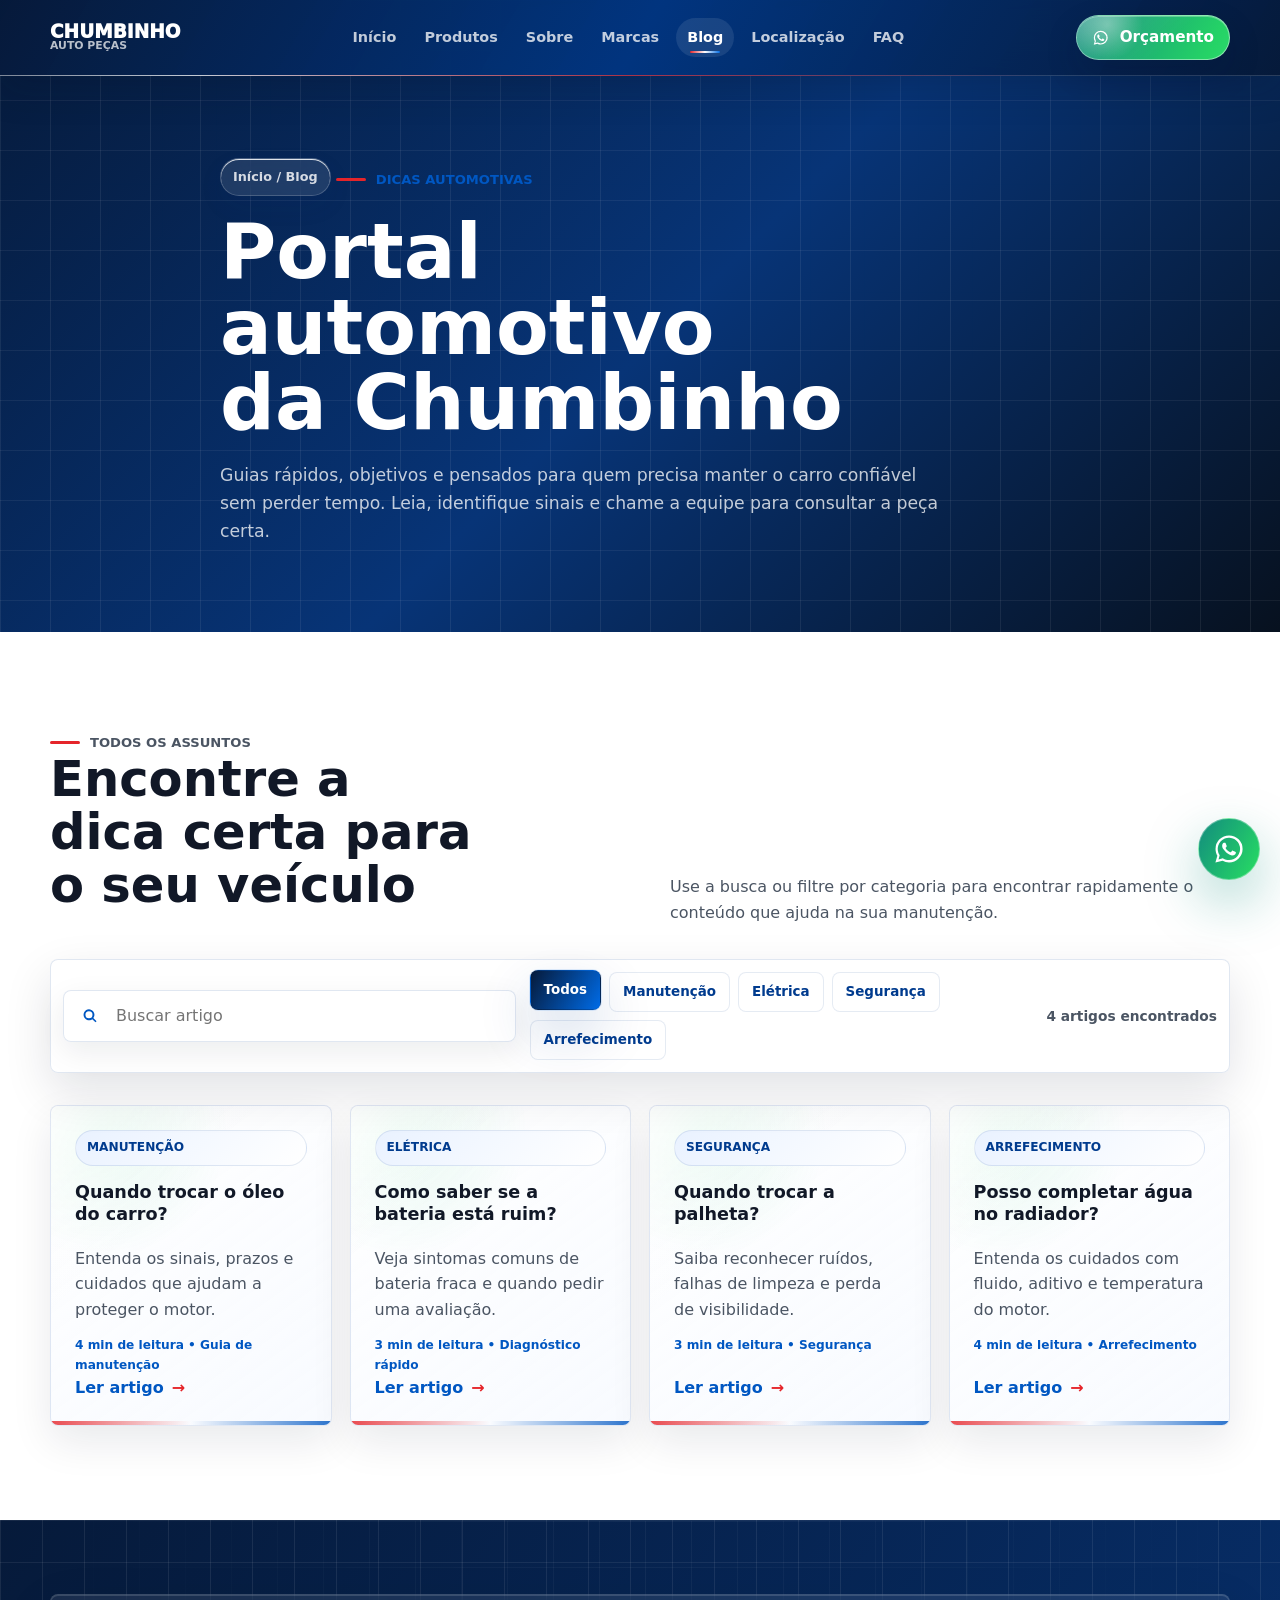
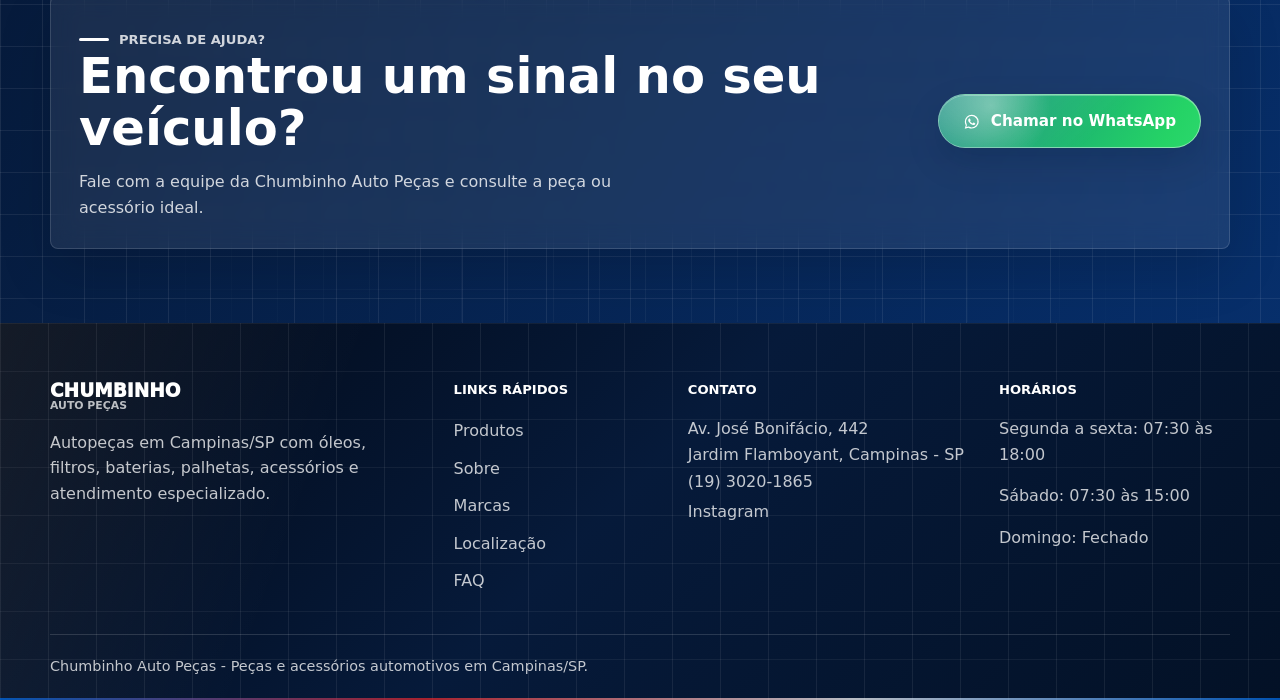
==== commit ff2964d2: "Add files via upload" ====
--- a/blog.html
+++ b/blog.html
@@ -1,4 +1,4 @@
-�<!DOCTYPE html>
+<!DOCTYPE html>
 <html lang="pt-BR">
   <head>
     <meta charset="UTF-8" />
@@ -36,7 +36,7 @@
       <nav class="nav container" aria-label="Navegação principal">
         <a class="brand" href="index.html" aria-label="Chumbinho Auto Peças - Início">
           <img
-            src="assets/img/logo-chumbinho.png"
+            src="https://i.postimg.cc/fLSyY447/Sem-Titulo-ccc.png"
             alt="Logo Chumbinho Auto Peças"
             class="brand-logo"
           />
@@ -83,11 +83,11 @@
         <div class="container blog-page-hero__inner" data-reveal>
           <a class="brands-breadcrumb" href="index.html#blog">Início / Blog</a>
           <p class="eyebrow"><span></span>Dicas automotivas</p>
-          <h1 id="blog-page-title">Dicas Automotivas</h1>
-          <p>
-            Conteúdos simples e úteis para ajudar você a identificar sinais, cuidar melhor do carro e saber quando
-            procurar uma peça, óleo, filtro ou acessório.
-          </p>
+            <h1 id="blog-page-title">Portal automotivo da Chumbinho</h1>
+            <p>
+            Guias rápidos, objetivos e pensados para quem precisa manter o carro confiável sem perder tempo. Leia,
+            identifique sinais e chame a equipe para consultar a peça certa.
+            </p>
         </div>
       </section>
 
@@ -128,6 +128,7 @@
               <span>Manutenção</span>
               <h3>Quando trocar o óleo do carro?</h3>
               <p>Entenda os sinais, prazos e cuidados que ajudam a proteger o motor.</p>
+              <small class="article-card__meta">4 min de leitura • Guia de manutenção</small>
               <a href="blog/quando-trocar-o-oleo-do-carro.html" class="article-card__link">Ler artigo</a>
             </article>
 
@@ -135,6 +136,7 @@
               <span>Elétrica</span>
               <h3>Como saber se a bateria está ruim?</h3>
               <p>Veja sintomas comuns de bateria fraca e quando pedir uma avaliação.</p>
+              <small class="article-card__meta">3 min de leitura • Diagnóstico rápido</small>
               <a href="blog/como-saber-se-a-bateria-esta-ruim.html" class="article-card__link">Ler artigo</a>
             </article>
 
@@ -142,6 +144,7 @@
               <span>Segurança</span>
               <h3>Quando trocar a palheta?</h3>
               <p>Saiba reconhecer ruídos, falhas de limpeza e perda de visibilidade.</p>
+              <small class="article-card__meta">3 min de leitura • Segurança</small>
               <a href="blog/quando-trocar-a-palheta.html" class="article-card__link">Ler artigo</a>
             </article>
 
@@ -149,6 +152,7 @@
               <span>Arrefecimento</span>
               <h3>Posso completar água no radiador?</h3>
               <p>Entenda os cuidados com fluido, aditivo e temperatura do motor.</p>
+              <small class="article-card__meta">4 min de leitura • Arrefecimento</small>
               <a href="blog/posso-completar-agua-no-radiador.html" class="article-card__link">Ler artigo</a>
             </article>
           </div>
@@ -184,7 +188,7 @@
         <div class="footer__brand">
           <a class="brand brand--footer" href="index.html" aria-label="Chumbinho Auto Peças">
             <img
-              src="assets/img/logo-chumbinho.png"
+              src="https://i.postimg.cc/fLSyY447/Sem-Titulo-ccc.png"
               alt="Logo Chumbinho Auto Peças"
               class="brand-logo footer-logo"
             />
@@ -220,8 +224,7 @@
         </div>
       </div>
       <div class="container footer__bottom">
-        <p>Chumbinho Auto Peças �- Peças e acessórios automotivos em Campinas/SP.</p>
+        <p>Chumbinho Auto Peças - Peças e acessórios automotivos em Campinas/SP.</p>
       </div>
     </footer>
 
--- a/style.css
+++ b/style.css
@@ -600,7 +600,7 @@
   gap: 2px;
   border: 1px solid rgba(255, 255, 255, 0.64);
   border-radius: 18px;
-  background: rgba(255, 255, 255, 0.76);
+  background: rgba(187, 208, 1, 0.76);
   padding: 14px 16px;
   box-shadow: 0 18px 45px rgba(0, 21, 64, 0.18);
   backdrop-filter: blur(18px) saturate(150%);
@@ -707,7 +707,7 @@
   border-radius: inherit;
   background:
     linear-gradient(135deg, rgba(255, 255, 255, 0.8), transparent 34%),
-    radial-gradient(circle at 18% 8%, rgba(0, 87, 194, 0.1), transparent 34%);
+    radial-gradient(circle at 18% 8%, rgba(0, 194, 97, 0.1), transparent 34%);
   pointer-events: none;
 }
 
@@ -2721,3 +2721,1129 @@
     transition-duration: 0.01ms !important;
   }
 }
+
+/* Premium 2026 refresh */
+:root {
+  --blue-950: #061a3a;
+  --blue-850: #073477;
+  --blue-600: #006be6;
+  --red-700: #b9151d;
+  --ink: #07111f;
+  --panel: rgba(255, 255, 255, 0.88);
+  --line-blue: rgba(0, 107, 230, 0.18);
+  --line-white: rgba(255, 255, 255, 0.16);
+  --shadow-hard: 0 28px 74px rgba(3, 18, 43, 0.24);
+  --shadow-glow-blue: 0 0 0 1px rgba(0, 107, 230, 0.12), 0 22px 54px rgba(0, 59, 142, 0.2);
+  --shadow-glow-red: 0 0 0 1px rgba(229, 37, 42, 0.16), 0 22px 54px rgba(229, 37, 42, 0.16);
+  --radius-lg: 8px;
+  --radius-md: 8px;
+  --radius-sm: 8px;
+  --transition: 240ms cubic-bezier(0.2, 0.8, 0.2, 1);
+}
+
+body {
+  background:
+    linear-gradient(90deg, rgba(0, 59, 142, 0.035) 1px, transparent 1px),
+    linear-gradient(rgba(0, 59, 142, 0.028) 1px, transparent 1px),
+    #f7f9fd;
+  background-size: 44px 44px;
+  overflow-x: hidden;
+}
+
+body::selection {
+  background: var(--red-600);
+  color: var(--white);
+}
+
+.site-header {
+  height: var(--header-height);
+  border-bottom: 1px solid rgba(255, 255, 255, 0.15);
+  background:
+    linear-gradient(120deg, rgba(6, 26, 58, 0.9), rgba(0, 59, 142, 0.8), rgba(6, 26, 58, 0.92)),
+    rgba(6, 26, 58, 0.88);
+  box-shadow: 0 12px 38px rgba(2, 14, 33, 0.18);
+  backdrop-filter: blur(22px) saturate(150%);
+  -webkit-backdrop-filter: blur(22px) saturate(150%);
+}
+
+.site-header::after {
+  content: "";
+  position: absolute;
+  right: 0;
+  bottom: -1px;
+  left: 0;
+  height: 1px;
+  background: linear-gradient(90deg, transparent, rgba(255, 255, 255, 0.72), rgba(229, 37, 42, 0.7), transparent);
+  transform: translateX(-18%);
+  animation: headerBeam 7s ease-in-out infinite;
+}
+
+.site-header.is-scrolled {
+  background:
+    linear-gradient(120deg, rgba(6, 26, 58, 0.94), rgba(0, 42, 102, 0.88), rgba(6, 26, 58, 0.96)),
+    rgba(6, 26, 58, 0.94);
+  box-shadow: 0 18px 46px rgba(2, 14, 33, 0.28);
+}
+
+.nav-menu a {
+  position: relative;
+  background: transparent;
+  color: rgba(255, 255, 255, 0.76);
+}
+
+.nav-menu a::after {
+  content: "";
+  position: absolute;
+  right: 14px;
+  bottom: 4px;
+  left: 14px;
+  height: 2px;
+  border-radius: 999px;
+  background: linear-gradient(90deg, var(--red-600), #ffffff, var(--blue-600));
+  opacity: 0;
+  transform: scaleX(0.35);
+  transition: opacity var(--transition), transform var(--transition);
+}
+
+.nav-menu a:hover,
+.nav-menu a:focus-visible,
+.nav-menu a.is-active {
+  color: var(--white);
+  background: rgba(255, 255, 255, 0.09);
+}
+
+.nav-menu a:hover::after,
+.nav-menu a:focus-visible::after,
+.nav-menu a.is-active::after {
+  opacity: 1;
+  transform: scaleX(1);
+}
+
+.nav-toggle {
+  box-shadow: inset 0 1px 0 rgba(255, 255, 255, 0.22), 0 12px 32px rgba(0, 0, 0, 0.22);
+}
+
+.brand-wordmark {
+  display: grid;
+  gap: 0;
+  color: var(--white);
+  line-height: 1;
+  text-transform: uppercase;
+}
+
+.brand-wordmark strong {
+  font-size: 1.16rem;
+  font-weight: 950;
+}
+
+.brand-wordmark small {
+  color: rgba(255, 255, 255, 0.72);
+  font-size: 0.68rem;
+  font-weight: 900;
+}
+
+.btn {
+  box-shadow: 0 14px 34px rgba(3, 18, 43, 0.16), inset 0 1px 0 rgba(255, 255, 255, 0.28);
+}
+
+.btn--whatsapp {
+  isolation: isolate;
+  animation: movingGradient 5.2s ease infinite, whatsappPulse 2.5s ease-out infinite;
+}
+
+.btn--hero {
+  min-height: 58px;
+  padding-inline: 26px;
+  font-size: 1rem;
+}
+
+.btn--primary {
+  background: linear-gradient(120deg, var(--blue-950), var(--blue-600), var(--red-600), var(--blue-850));
+  background-size: 260% 260%;
+}
+
+.hero {
+  min-height: 100svh;
+  padding-top: calc(var(--header-height) + 86px);
+  padding-bottom: 82px;
+  color: var(--white);
+  background:
+    linear-gradient(90deg, rgba(255, 255, 255, 0.05) 1px, transparent 1px),
+    linear-gradient(rgba(255, 255, 255, 0.045) 1px, transparent 1px),
+    linear-gradient(135deg, #051226 0%, #073477 46%, #061a3a 74%, #020916 100%);
+  background-size: 54px 54px, 54px 54px, auto;
+}
+
+.hero::before {
+  content: "";
+  position: absolute;
+  inset: 0;
+  z-index: 0;
+  background:
+    linear-gradient(115deg, transparent 0%, rgba(255, 255, 255, 0.12) 42%, transparent 58%),
+    linear-gradient(0deg, rgba(0, 0, 0, 0.2), transparent 48%);
+  opacity: 0.5;
+  transform: translateX(-40%);
+  animation: heroLightSweep 9s ease-in-out infinite;
+  pointer-events: none;
+}
+
+.hero::after {
+  display: none;
+}
+
+.hero__grid-lines {
+  opacity: 0.38;
+  background-image:
+    linear-gradient(rgba(255, 255, 255, 0.09) 1px, transparent 1px),
+    linear-gradient(90deg, rgba(255, 255, 255, 0.09) 1px, transparent 1px);
+}
+
+.hero__particles {
+  position: absolute;
+  inset: var(--header-height) 0 0;
+  z-index: 0;
+  overflow: hidden;
+  pointer-events: none;
+}
+
+.hero__particles span {
+  position: absolute;
+  width: 4px;
+  height: 4px;
+  border-radius: 999px;
+  background: var(--white);
+  box-shadow: 0 0 18px rgba(255, 255, 255, 0.85), 0 0 28px rgba(0, 107, 230, 0.72);
+  opacity: 0.62;
+  animation: particleDrift 9s ease-in-out infinite;
+}
+
+.hero__particles span:nth-child(1) {
+  top: 18%;
+  left: 10%;
+}
+
+.hero__particles span:nth-child(2) {
+  top: 26%;
+  left: 48%;
+  animation-delay: -2s;
+}
+
+.hero__particles span:nth-child(3) {
+  top: 62%;
+  left: 34%;
+  animation-delay: -4s;
+}
+
+.hero__particles span:nth-child(4) {
+  top: 74%;
+  left: 76%;
+  animation-delay: -1.4s;
+}
+
+.hero__particles span:nth-child(5) {
+  top: 14%;
+  left: 88%;
+  animation-delay: -5.2s;
+}
+
+.hero__inner {
+  z-index: 2;
+  grid-template-columns: minmax(0, 1.04fr) minmax(360px, 0.96fr);
+}
+
+.hero__content,
+.hero__visual {
+  min-width: 0;
+}
+
+.hero .eyebrow,
+.hero h1,
+.hero__subtitle {
+  color: var(--white);
+}
+
+.hero .eyebrow {
+  color: rgba(255, 255, 255, 0.78);
+}
+
+.hero h1 {
+  max-width: 780px;
+  font-size: 4.55rem;
+  line-height: 1;
+  text-wrap: balance;
+}
+
+.hero__subtitle {
+  color: rgba(255, 255, 255, 0.78);
+  font-size: 1.12rem;
+}
+
+.hero__badges span {
+  border-color: rgba(255, 255, 255, 0.2);
+  background: rgba(255, 255, 255, 0.1);
+  color: var(--white);
+  box-shadow: inset 0 1px 0 rgba(255, 255, 255, 0.18), 0 16px 36px rgba(0, 0, 0, 0.18);
+}
+
+.hero__badges span::before {
+  box-shadow: 0 0 0 5px rgba(229, 37, 42, 0.18);
+}
+
+.hero__metrics {
+  display: grid;
+  grid-template-columns: repeat(3, minmax(0, 1fr));
+  gap: 10px;
+  max-width: 760px;
+  margin-top: 28px;
+}
+
+.hero__metrics article {
+  min-height: 88px;
+  border: 1px solid rgba(255, 255, 255, 0.17);
+  border-left: 3px solid var(--red-600);
+  border-radius: 8px;
+  background: rgba(255, 255, 255, 0.09);
+  padding: 14px 15px;
+  box-shadow: inset 0 1px 0 rgba(255, 255, 255, 0.15), 0 18px 38px rgba(0, 0, 0, 0.18);
+  backdrop-filter: blur(14px) saturate(140%);
+  -webkit-backdrop-filter: blur(14px) saturate(140%);
+}
+
+.hero__metrics strong,
+.hero__metrics span {
+  display: block;
+}
+
+.hero__metrics strong {
+  margin-bottom: 3px;
+  color: var(--white);
+  font-size: 0.98rem;
+}
+
+.hero__metrics span {
+  color: rgba(255, 255, 255, 0.72);
+  font-size: 0.78rem;
+  font-weight: 750;
+  line-height: 1.35;
+}
+
+.store-shot,
+.about__media figure,
+.article-hero__image {
+  border: 1px solid rgba(255, 255, 255, 0.2);
+  border-radius: 8px;
+  box-shadow: 0 34px 88px rgba(0, 0, 0, 0.3);
+}
+
+.store-shot {
+  aspect-ratio: 0.96 / 1;
+}
+
+.store-shot img,
+.about__media img,
+.products__banner img,
+.article-hero__image img {
+  filter: saturate(1.08) contrast(1.04);
+}
+
+.technical-frame {
+  border-color: rgba(255, 255, 255, 0.22);
+  border-radius: 8px;
+  background-image:
+    linear-gradient(90deg, rgba(255, 255, 255, 0.16) 1px, transparent 1px),
+    linear-gradient(rgba(255, 255, 255, 0.16) 1px, transparent 1px);
+}
+
+.float-card {
+  border-radius: 8px;
+  background: rgba(255, 255, 255, 0.88);
+  box-shadow: 0 20px 52px rgba(0, 0, 0, 0.22);
+}
+
+.float-card--stock {
+  right: 44px;
+  bottom: 148px;
+  max-width: 218px;
+}
+
+.section {
+  padding: 94px 0;
+}
+
+.section-heading h2,
+.brands-title,
+.blog-page-hero h1,
+.brands-page-hero h1,
+.article-hero h1 {
+  text-wrap: balance;
+}
+
+.features {
+  background:
+    linear-gradient(180deg, #f7f9fd 0%, #ffffff 100%);
+}
+
+.feature-card,
+.testimonial-card,
+.article-card,
+.product-card,
+.location__panel,
+.map-card,
+.brand-directory-card,
+.article-note,
+.article-cta-box,
+.related-articles a {
+  border-radius: 8px;
+  border-color: rgba(0, 59, 142, 0.11);
+  background:
+    linear-gradient(145deg, rgba(255, 255, 255, 0.98), rgba(247, 250, 255, 0.88)),
+    var(--white);
+  box-shadow: 0 16px 42px rgba(3, 18, 43, 0.09);
+}
+
+.feature-card:hover,
+.testimonial-card:hover,
+.article-card:hover,
+.product-card:hover,
+.brand-directory-card:hover,
+.related-articles a:hover {
+  transform: translateY(-7px);
+  border-color: rgba(0, 107, 230, 0.24);
+  box-shadow: var(--shadow-glow-blue);
+}
+
+.feature-card::after,
+.product-card::after {
+  width: 68px;
+  height: 3px;
+  background: linear-gradient(90deg, var(--red-600), var(--blue-600));
+}
+
+.icon-box {
+  border-radius: 8px;
+  background:
+    linear-gradient(135deg, rgba(0, 107, 230, 0.12), rgba(255, 255, 255, 0.76)),
+    var(--white);
+}
+
+.products {
+  background: var(--white);
+}
+
+.products__banner {
+  height: 300px;
+  border-radius: 8px;
+  box-shadow: var(--shadow-hard);
+}
+
+.products__banner::after {
+  content: "Estoque, atendimento e entrega para Campinas";
+  position: absolute;
+  right: 22px;
+  bottom: 20px;
+  z-index: 3;
+  max-width: 330px;
+  border: 1px solid rgba(255, 255, 255, 0.26);
+  border-radius: 8px;
+  background: rgba(6, 26, 58, 0.68);
+  color: var(--white);
+  padding: 12px 14px;
+  font-weight: 900;
+  backdrop-filter: blur(12px);
+  -webkit-backdrop-filter: blur(12px);
+}
+
+.catalog,
+.final-cta {
+  background:
+    linear-gradient(90deg, rgba(255, 255, 255, 0.08) 1px, transparent 1px),
+    linear-gradient(rgba(255, 255, 255, 0.07) 1px, transparent 1px),
+    linear-gradient(125deg, var(--blue-950), var(--blue-850) 48%, var(--red-700) 76%, var(--blue-950));
+  background-size: 42px 42px, 42px 42px, 260% 260%;
+  animation: headerGradient 15s ease infinite;
+}
+
+.catalog-form {
+  border-radius: 8px;
+}
+
+.catalog-form input,
+.catalog-form .btn {
+  border-radius: 8px;
+}
+
+.about {
+  background:
+    linear-gradient(90deg, rgba(0, 59, 142, 0.03) 1px, transparent 1px),
+    linear-gradient(#ffffff, #f7f9fd);
+  background-size: 46px 46px, auto;
+}
+
+.about__stamp {
+  border-radius: 8px;
+  border-left: 4px solid var(--red-600);
+}
+
+.brands-section {
+  position: relative;
+  overflow: hidden;
+  background:
+    linear-gradient(90deg, rgba(255, 255, 255, 0.07) 1px, transparent 1px),
+    linear-gradient(rgba(255, 255, 255, 0.06) 1px, transparent 1px),
+    linear-gradient(135deg, #031126, #062c68 48%, #07111f 100%);
+  background-size: 50px 50px, 50px 50px, auto;
+  color: var(--white);
+}
+
+.brands-section::before,
+.site-footer::before {
+  content: "";
+  position: absolute;
+  inset: 0;
+  background: linear-gradient(110deg, transparent 20%, rgba(255, 255, 255, 0.08) 48%, transparent 76%);
+  transform: translateX(-55%);
+  animation: heroLightSweep 12s ease-in-out infinite;
+  pointer-events: none;
+}
+
+.brands-section .container,
+.brands-section .brands-marquee,
+.site-footer .container {
+  position: relative;
+  z-index: 1;
+}
+
+.brands-header {
+  max-width: 880px;
+  margin-inline: auto;
+  text-align: center;
+}
+
+.brands-title,
+.brands-description,
+.brands-section .brands-tag {
+  color: var(--white);
+}
+
+.brands-description {
+  color: rgba(255, 255, 255, 0.74);
+}
+
+.brands-badges article {
+  border-radius: 8px;
+  border: 1px solid rgba(255, 255, 255, 0.16);
+  background: rgba(255, 255, 255, 0.09);
+  color: var(--white);
+  box-shadow: inset 0 1px 0 rgba(255, 255, 255, 0.15), 0 18px 42px rgba(0, 0, 0, 0.18);
+}
+
+.brands-badges article strong {
+  color: var(--white);
+}
+
+.brand-card {
+  position: relative;
+  border-radius: 8px;
+  border: 1px solid rgba(255, 255, 255, 0.16);
+  background:
+    linear-gradient(145deg, rgba(255, 255, 255, 0.95), rgba(231, 240, 255, 0.88));
+  box-shadow: 0 22px 50px rgba(0, 0, 0, 0.18);
+  transition: transform var(--transition), box-shadow var(--transition), border-color var(--transition);
+}
+
+.brand-card:hover {
+  transform: translateY(-7px) scale(1.015);
+  border-color: rgba(255, 255, 255, 0.36);
+  box-shadow: 0 28px 62px rgba(0, 0, 0, 0.24), 0 0 34px rgba(0, 107, 230, 0.16);
+}
+
+.brand-card.is-logo-missing img {
+  opacity: 0;
+}
+
+.brand-card--text {
+  display: grid;
+  place-items: center;
+  min-width: 196px;
+  min-height: 112px;
+  padding: 18px;
+}
+
+.brand-card--text::before,
+.brand-directory-card__logo--text::before {
+  content: "";
+  position: absolute;
+  inset: 10px;
+  border: 1px solid rgba(0, 59, 142, 0.08);
+  border-radius: 8px;
+  pointer-events: none;
+}
+
+.brand-card--text::after,
+.brand-directory-card__logo--text::after {
+  content: attr(data-brand-name);
+  position: relative;
+  z-index: 1;
+  color: var(--blue-900);
+  font-size: 1.05rem;
+  font-weight: 950;
+  line-height: 1.1;
+  text-align: center;
+  text-transform: uppercase;
+}
+
+.brand-card.is-logo-missing::after,
+.brand-directory-card__logo.is-logo-missing::after {
+  content: attr(data-brand-name);
+  position: absolute;
+  inset: 0;
+  display: grid;
+  place-items: center;
+  padding: 14px;
+  color: var(--blue-900);
+  font-weight: 950;
+  text-align: center;
+  text-transform: uppercase;
+}
+
+.brands-marquee::before,
+.brands-marquee::after {
+  background: linear-gradient(90deg, #031126, transparent);
+}
+
+.brands-marquee::after {
+  transform: scaleX(-1);
+}
+
+.brands-cta-wrap {
+  justify-content: center;
+}
+
+.brands-page-hero,
+.blog-page-hero,
+.article-hero {
+  background:
+    linear-gradient(90deg, rgba(255, 255, 255, 0.07) 1px, transparent 1px),
+    linear-gradient(rgba(255, 255, 255, 0.06) 1px, transparent 1px),
+    linear-gradient(135deg, #061a3a 0%, #073477 52%, #07111f 100%);
+  background-size: 50px 50px, 50px 50px, auto;
+  color: var(--white);
+}
+
+.brands-page-hero::before,
+.blog-page-hero::before,
+.article-hero::before {
+  opacity: 0.25;
+}
+
+.brands-page-hero h1,
+.brands-page-hero p,
+.blog-page-hero h1,
+.blog-page-hero p:not(.eyebrow),
+.article-hero h1,
+.article-lead {
+  color: var(--white);
+}
+
+.blog-page-hero p:not(.eyebrow),
+.brands-page-hero p,
+.article-lead {
+  color: rgba(255, 255, 255, 0.76);
+}
+
+.brands-page-hero p:not(.brands-tag),
+.brands-page-hero__copy p:not(.brands-tag) {
+  color: rgba(255, 255, 255, 0.78);
+}
+
+.brands-breadcrumb {
+  display: inline-flex;
+  width: fit-content;
+  margin-bottom: 18px;
+  border: 1px solid rgba(255, 255, 255, 0.18);
+  border-radius: 999px;
+  background: rgba(255, 255, 255, 0.1);
+  padding: 8px 12px;
+  color: rgba(255, 255, 255, 0.82);
+  font-size: 0.8rem;
+  font-weight: 900;
+  backdrop-filter: blur(12px);
+  -webkit-backdrop-filter: blur(12px);
+}
+
+.brands-page-hero__panel,
+.brands-panel-card {
+  border-radius: 8px;
+}
+
+.brands-panel-card {
+  border: 1px solid rgba(255, 255, 255, 0.16);
+  background: rgba(255, 255, 255, 0.1);
+  box-shadow: 0 18px 42px rgba(0, 0, 0, 0.16);
+}
+
+.brands-panel-card span,
+.brands-panel-card strong,
+.brands-panel-card p {
+  color: var(--white);
+}
+
+.brands-panel-card span {
+  color: rgba(255, 255, 255, 0.64);
+}
+
+.brands-panel-card p {
+  color: rgba(255, 255, 255, 0.72);
+}
+
+.brands-panel-card--main {
+  border-left: 4px solid var(--red-600);
+}
+
+.brands-toolbar,
+.blog-toolbar {
+  border-radius: 8px;
+  border-color: rgba(0, 59, 142, 0.12);
+  box-shadow: 0 18px 48px rgba(3, 18, 43, 0.12);
+}
+
+.brand-search input,
+.blog-search input {
+  border-radius: 8px;
+}
+
+.brands-filter button,
+.blog-filter button {
+  border-radius: 8px;
+}
+
+.brands-filter button:hover,
+.brands-filter button.is-active,
+.blog-filter button:hover,
+.blog-filter button.is-active {
+  background: linear-gradient(120deg, var(--blue-950), var(--blue-600));
+  box-shadow: var(--shadow-glow-blue);
+}
+
+.brands-grid {
+  gap: 18px;
+}
+
+.brand-directory-card {
+  transition: transform var(--transition), box-shadow var(--transition), border-color var(--transition);
+}
+
+.brand-directory-card__logo {
+  border-radius: 8px;
+  background:
+    linear-gradient(90deg, rgba(0, 59, 142, 0.055) 1px, transparent 1px),
+    linear-gradient(rgba(0, 59, 142, 0.05) 1px, transparent 1px),
+    var(--white);
+  background-size: 24px 24px;
+}
+
+.brand-directory-card__tag,
+.article-category,
+.article-card > span {
+  border: 1px solid rgba(0, 59, 142, 0.1);
+  background: linear-gradient(135deg, rgba(232, 241, 255, 0.94), rgba(255, 255, 255, 0.94));
+}
+
+.blog {
+  background:
+    linear-gradient(90deg, rgba(0, 59, 142, 0.035) 1px, transparent 1px),
+    linear-gradient(180deg, #f7f9fd, #ffffff);
+  background-size: 46px 46px, auto;
+}
+
+.article-card {
+  min-height: 280px;
+}
+
+.article-card__meta {
+  display: block;
+  margin-top: 14px;
+  color: var(--blue-700);
+  font-size: 0.76rem;
+  font-weight: 900;
+}
+
+.article-card__link {
+  margin-top: auto;
+}
+
+.article-meta {
+  display: inline-flex;
+  width: fit-content;
+  border: 1px solid rgba(255, 255, 255, 0.18);
+  border-radius: 999px;
+  background: rgba(255, 255, 255, 0.1);
+  padding: 8px 12px;
+  color: rgba(255, 255, 255, 0.84);
+}
+
+.reading-progress {
+  position: fixed;
+  top: 0;
+  left: 0;
+  z-index: 999;
+  width: 100%;
+  height: 3px;
+  background: transparent;
+  pointer-events: none;
+}
+
+.reading-progress__bar {
+  display: block;
+  width: 0%;
+  height: 100%;
+  background: linear-gradient(90deg, var(--red-600), var(--blue-600), var(--white));
+  box-shadow: 0 0 18px rgba(229, 37, 42, 0.36);
+}
+
+.article-layout {
+  align-items: start;
+}
+
+.article-content {
+  font-size: 1.04rem;
+}
+
+.article-content h2 {
+  border-top: 1px solid rgba(0, 59, 142, 0.1);
+  padding-top: 28px;
+}
+
+.article-content h2:first-child {
+  border-top: 0;
+  padding-top: 0;
+}
+
+.article-end-cta {
+  margin-top: 34px;
+  border-radius: 8px;
+  background:
+    linear-gradient(90deg, rgba(255, 255, 255, 0.08) 1px, transparent 1px),
+    linear-gradient(125deg, var(--blue-950), var(--blue-850), var(--red-700));
+  background-size: 36px 36px, auto;
+  padding: 28px;
+  color: var(--white);
+  box-shadow: var(--shadow-hard);
+}
+
+.article-end-cta h2,
+.article-end-cta p {
+  color: var(--white);
+}
+
+.article-end-cta h2 {
+  margin: 0 0 8px;
+  border: 0;
+  padding: 0;
+  font-size: 1.55rem;
+}
+
+.article-end-cta p {
+  margin-bottom: 18px;
+  color: rgba(255, 255, 255, 0.76);
+}
+
+.location {
+  background:
+    linear-gradient(180deg, #ffffff, #f7f9fd);
+}
+
+.location__panel {
+  border-left: 4px solid var(--blue-700);
+}
+
+.info-row {
+  border-color: rgba(0, 59, 142, 0.1);
+}
+
+.info-row a {
+  color: var(--blue-700);
+  font-weight: 900;
+}
+
+.map-card {
+  border: 1px solid rgba(0, 59, 142, 0.14);
+  box-shadow: var(--shadow-hard);
+}
+
+.faq {
+  background: #ffffff;
+}
+
+.faq-item {
+  border-radius: 8px;
+}
+
+.faq-question:hover {
+  color: var(--blue-900);
+  background: rgba(232, 241, 255, 0.42);
+}
+
+.final-cta__inner {
+  border: 1px solid rgba(255, 255, 255, 0.14);
+  border-radius: 8px;
+  background: rgba(255, 255, 255, 0.08);
+  padding: 28px;
+  box-shadow: inset 0 1px 0 rgba(255, 255, 255, 0.14), 0 22px 54px rgba(0, 0, 0, 0.14);
+  backdrop-filter: blur(12px);
+  -webkit-backdrop-filter: blur(12px);
+}
+
+.site-footer {
+  position: relative;
+  overflow: hidden;
+  background:
+    linear-gradient(90deg, rgba(255, 255, 255, 0.07) 1px, transparent 1px),
+    linear-gradient(rgba(255, 255, 255, 0.055) 1px, transparent 1px),
+    linear-gradient(135deg, #020916 0%, #061a3a 48%, #031126 100%);
+  background-size: 48px 48px, 48px 48px, auto;
+}
+
+.site-footer::after {
+  content: "";
+  position: absolute;
+  right: 0;
+  bottom: 0;
+  left: 0;
+  height: 2px;
+  background: linear-gradient(90deg, var(--blue-600), var(--red-600), var(--white), var(--blue-600));
+  opacity: 0.72;
+}
+
+.footer-title {
+  color: var(--white);
+  text-transform: uppercase;
+  font-size: 0.82rem;
+  letter-spacing: 0;
+}
+
+.footer-links a,
+.site-footer address a {
+  position: relative;
+  display: inline-flex;
+  padding-block: 2px;
+}
+
+.footer-links a::after,
+.site-footer address a::after {
+  content: "";
+  position: absolute;
+  right: 0;
+  bottom: -1px;
+  left: 0;
+  height: 1px;
+  background: var(--red-600);
+  transform: scaleX(0);
+  transform-origin: left;
+  transition: transform var(--transition);
+}
+
+.footer-links a:hover::after,
+.site-footer address a:hover::after {
+  transform: scaleX(1);
+}
+
+.floating-whatsapp {
+  border: 1px solid rgba(255, 255, 255, 0.32);
+  box-shadow: 0 0 0 0 rgba(37, 211, 102, 0.42), 0 22px 54px rgba(18, 140, 126, 0.36);
+}
+
+.floating-whatsapp:hover {
+  transform: translateY(-4px) scale(1.04);
+}
+
+@keyframes headerBeam {
+  0%,
+  100% {
+    transform: translateX(-28%);
+    opacity: 0.48;
+  }
+  50% {
+    transform: translateX(28%);
+    opacity: 0.9;
+  }
+}
+
+@keyframes heroLightSweep {
+  0%,
+  100% {
+    transform: translateX(-56%);
+  }
+  50% {
+    transform: translateX(56%);
+  }
+}
+
+@keyframes particleDrift {
+  0%,
+  100% {
+    transform: translate3d(0, 0, 0);
+    opacity: 0.36;
+  }
+  50% {
+    transform: translate3d(24px, -18px, 0);
+    opacity: 0.88;
+  }
+}
+
+@keyframes whatsappPulse {
+  0% {
+    box-shadow: 0 0 0 0 rgba(37, 211, 102, 0.34), 0 16px 34px rgba(37, 211, 102, 0.28);
+  }
+  70% {
+    box-shadow: 0 0 0 14px rgba(37, 211, 102, 0), 0 18px 42px rgba(37, 211, 102, 0.28);
+  }
+  100% {
+    box-shadow: 0 0 0 0 rgba(37, 211, 102, 0), 0 16px 34px rgba(37, 211, 102, 0.28);
+  }
+}
+
+@media (max-width: 1120px) {
+  .hero h1 {
+    font-size: 3.75rem;
+  }
+
+  .hero__inner {
+    grid-template-columns: 1fr;
+  }
+
+  .hero__metrics {
+    max-width: none;
+  }
+}
+
+@media (max-width: 860px) {
+  .site-header {
+    background: rgba(6, 26, 58, 0.94);
+  }
+
+  .nav-menu {
+    gap: 8px;
+    border-top: 1px solid rgba(255, 255, 255, 0.12);
+    background:
+      linear-gradient(90deg, rgba(255, 255, 255, 0.08) 1px, transparent 1px),
+      linear-gradient(135deg, #061a3a, #073477);
+    background-size: 44px 44px, auto;
+    box-shadow: 0 28px 60px rgba(0, 0, 0, 0.28);
+  }
+
+  .nav-menu a {
+    justify-content: flex-start;
+    padding-inline: 18px;
+  }
+
+  .nav-menu a::after {
+    right: 18px;
+    left: 18px;
+  }
+
+  .hero {
+    padding-top: calc(var(--header-height) + 54px);
+  }
+
+  .hero h1 {
+    font-size: 3.05rem;
+  }
+
+  .hero__metrics {
+    grid-template-columns: 1fr;
+  }
+
+  .float-card--stock {
+    right: 0;
+    bottom: 98px;
+  }
+
+  .final-cta__inner {
+    padding: 22px;
+  }
+}
+
+@media (max-width: 620px) {
+  .section {
+    padding: 68px 0;
+  }
+
+  .hero {
+    min-height: auto;
+  }
+
+  .hero h1 {
+    font-size: 1.82rem;
+    line-height: 1.08;
+    overflow-wrap: break-word;
+    hyphens: auto;
+  }
+
+  .hero__subtitle {
+    max-width: 100%;
+    font-size: 0.98rem;
+  }
+
+  .hero__inner,
+  .hero__content,
+  .hero__actions,
+  .hero__badges,
+  .hero__metrics {
+    width: 100%;
+    max-width: 100%;
+  }
+
+  .hero .container {
+    width: min(100% - 24px, var(--container));
+    max-width: calc(100vw - 24px);
+  }
+
+  .hero__actions .btn,
+  .location__actions .btn,
+  .catalog-form .btn,
+  .final-cta .btn,
+  .article-end-cta .btn {
+    width: 100%;
+  }
+
+  .store-shot {
+    aspect-ratio: 1 / 1.08;
+  }
+
+  .float-card--delivery {
+    max-width: 178px;
+  }
+
+  .float-card--stock {
+    display: none;
+  }
+
+  .products__banner::after {
+    right: 12px;
+    bottom: 12px;
+    left: 12px;
+    max-width: none;
+    font-size: 0.9rem;
+  }
+
+  .blog-grid--directory,
+  .blog-grid,
+  .features__grid,
+  .testimonial-grid {
+    gap: 14px;
+  }
+
+  .article-card {
+    min-height: 238px;
+  }
+
+  .article-end-cta {
+    padding: 22px;
+  }
+
+  .floating-whatsapp::before {
+    display: none;
+  }
+}
